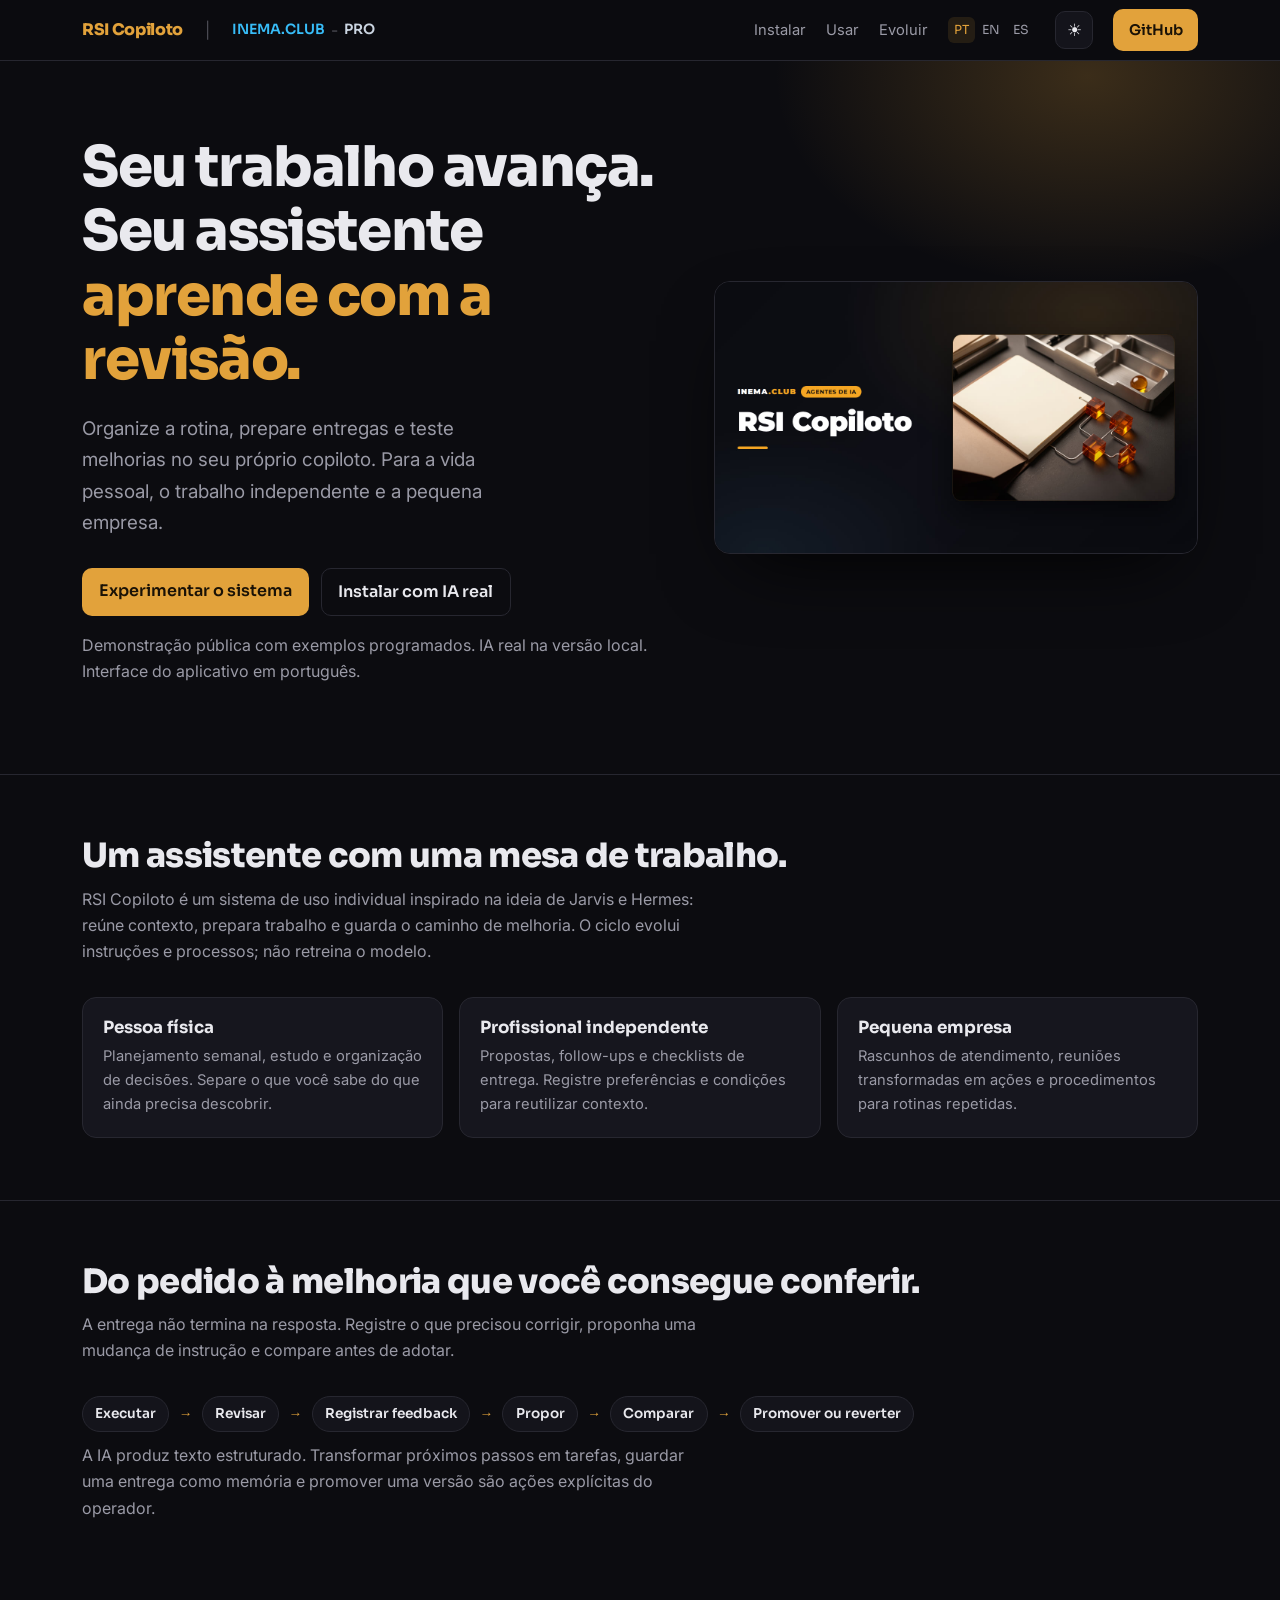
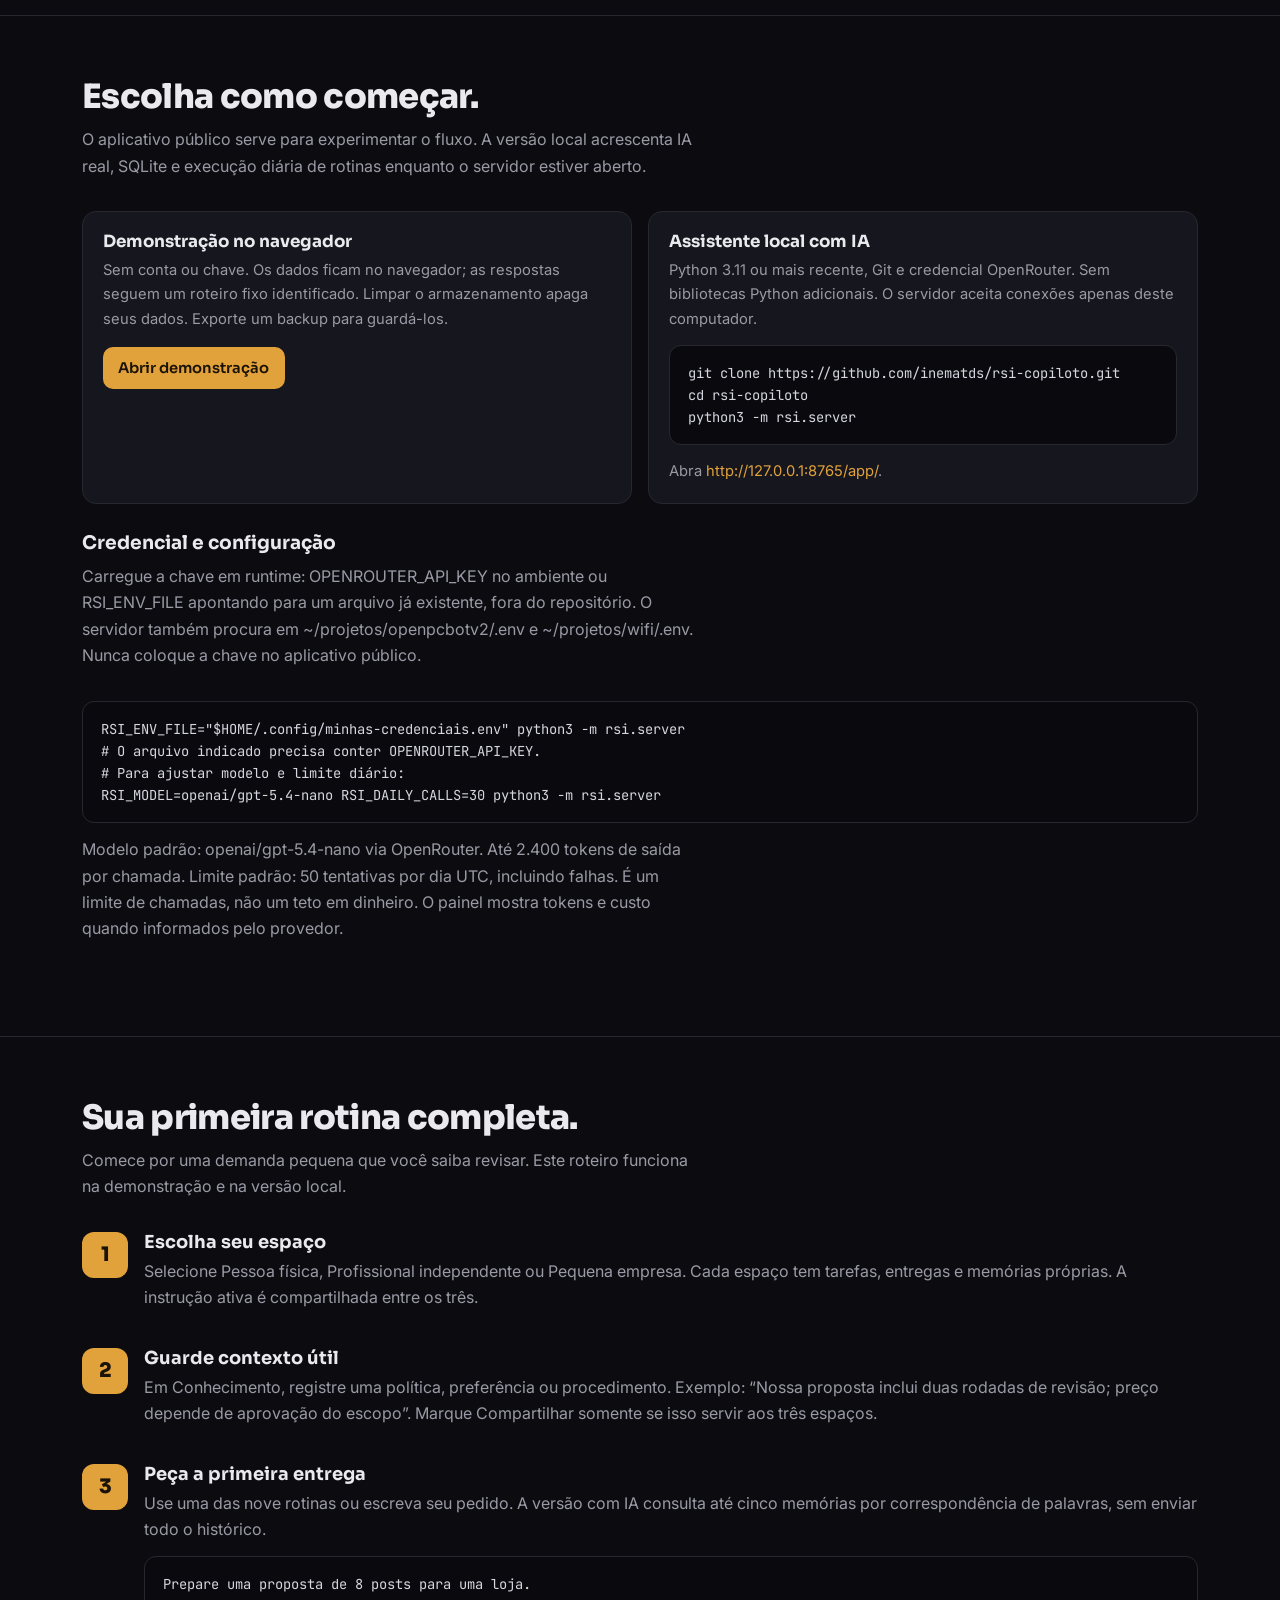
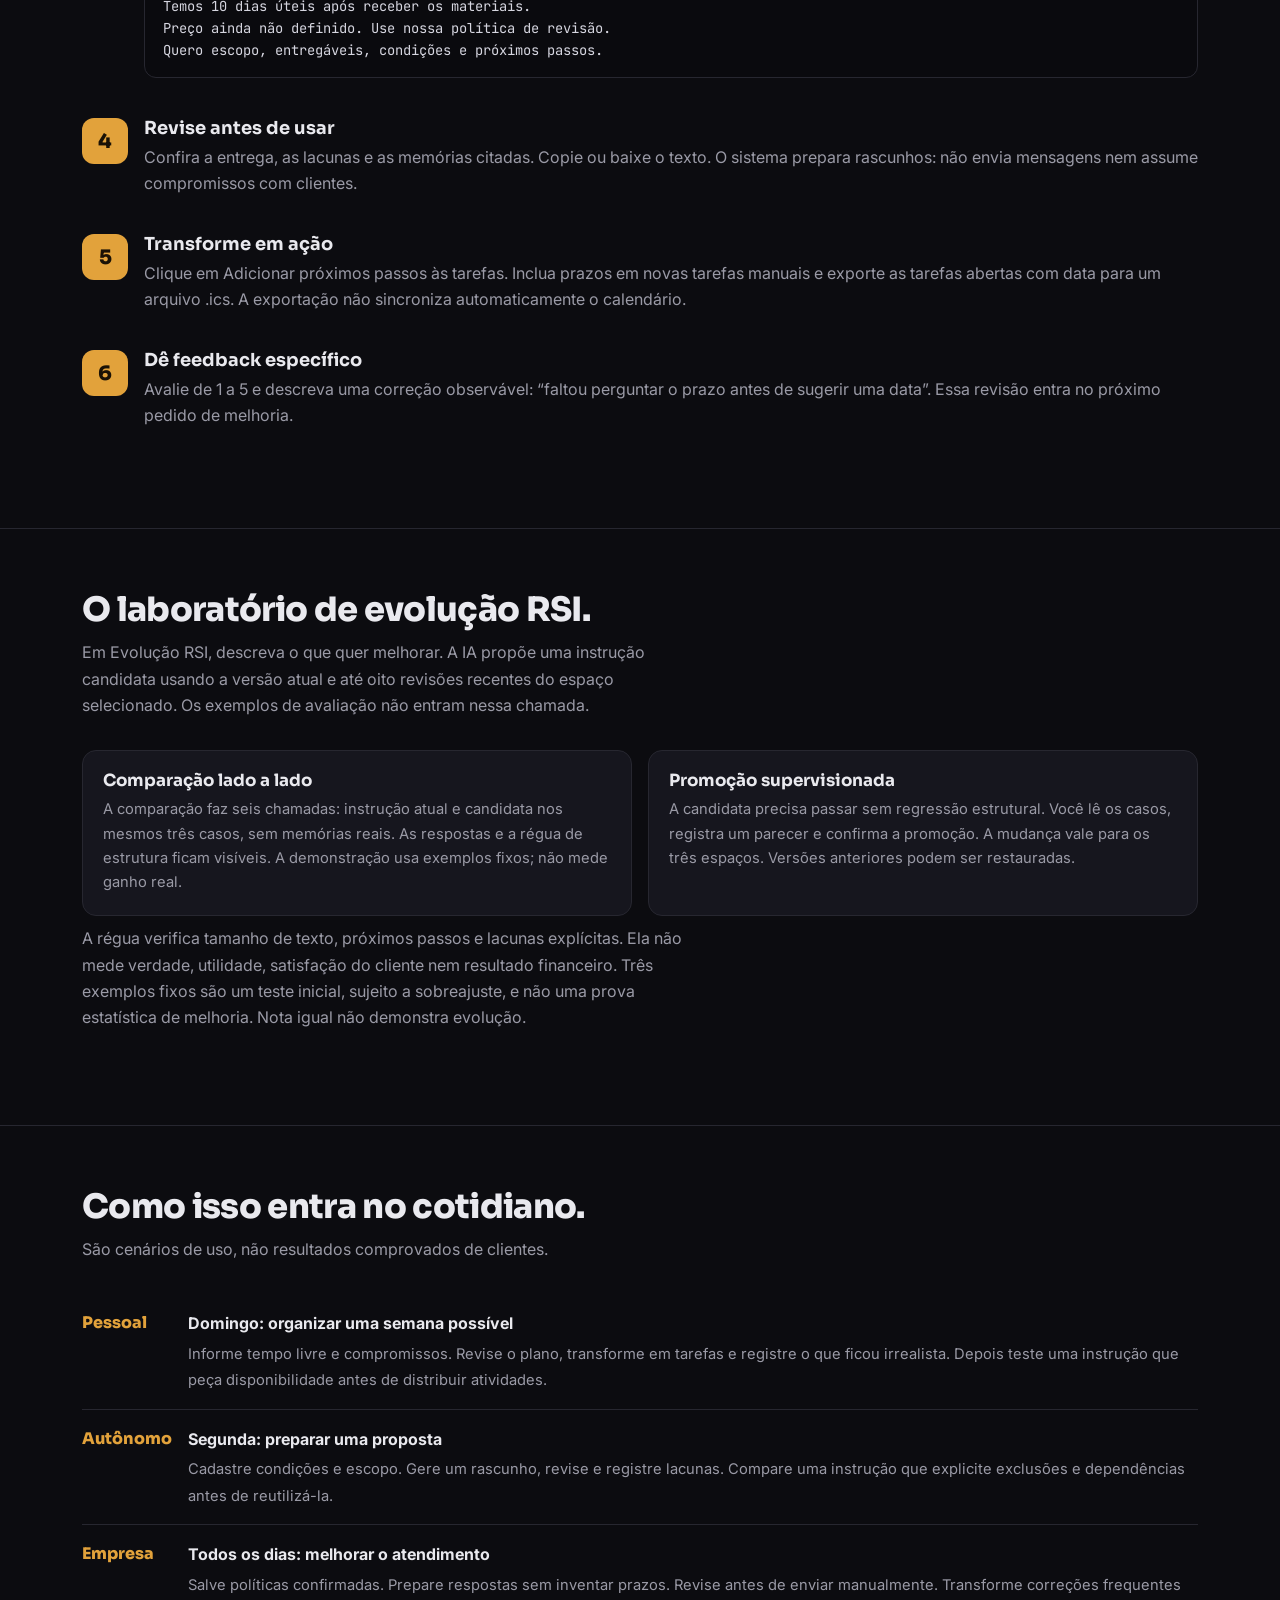
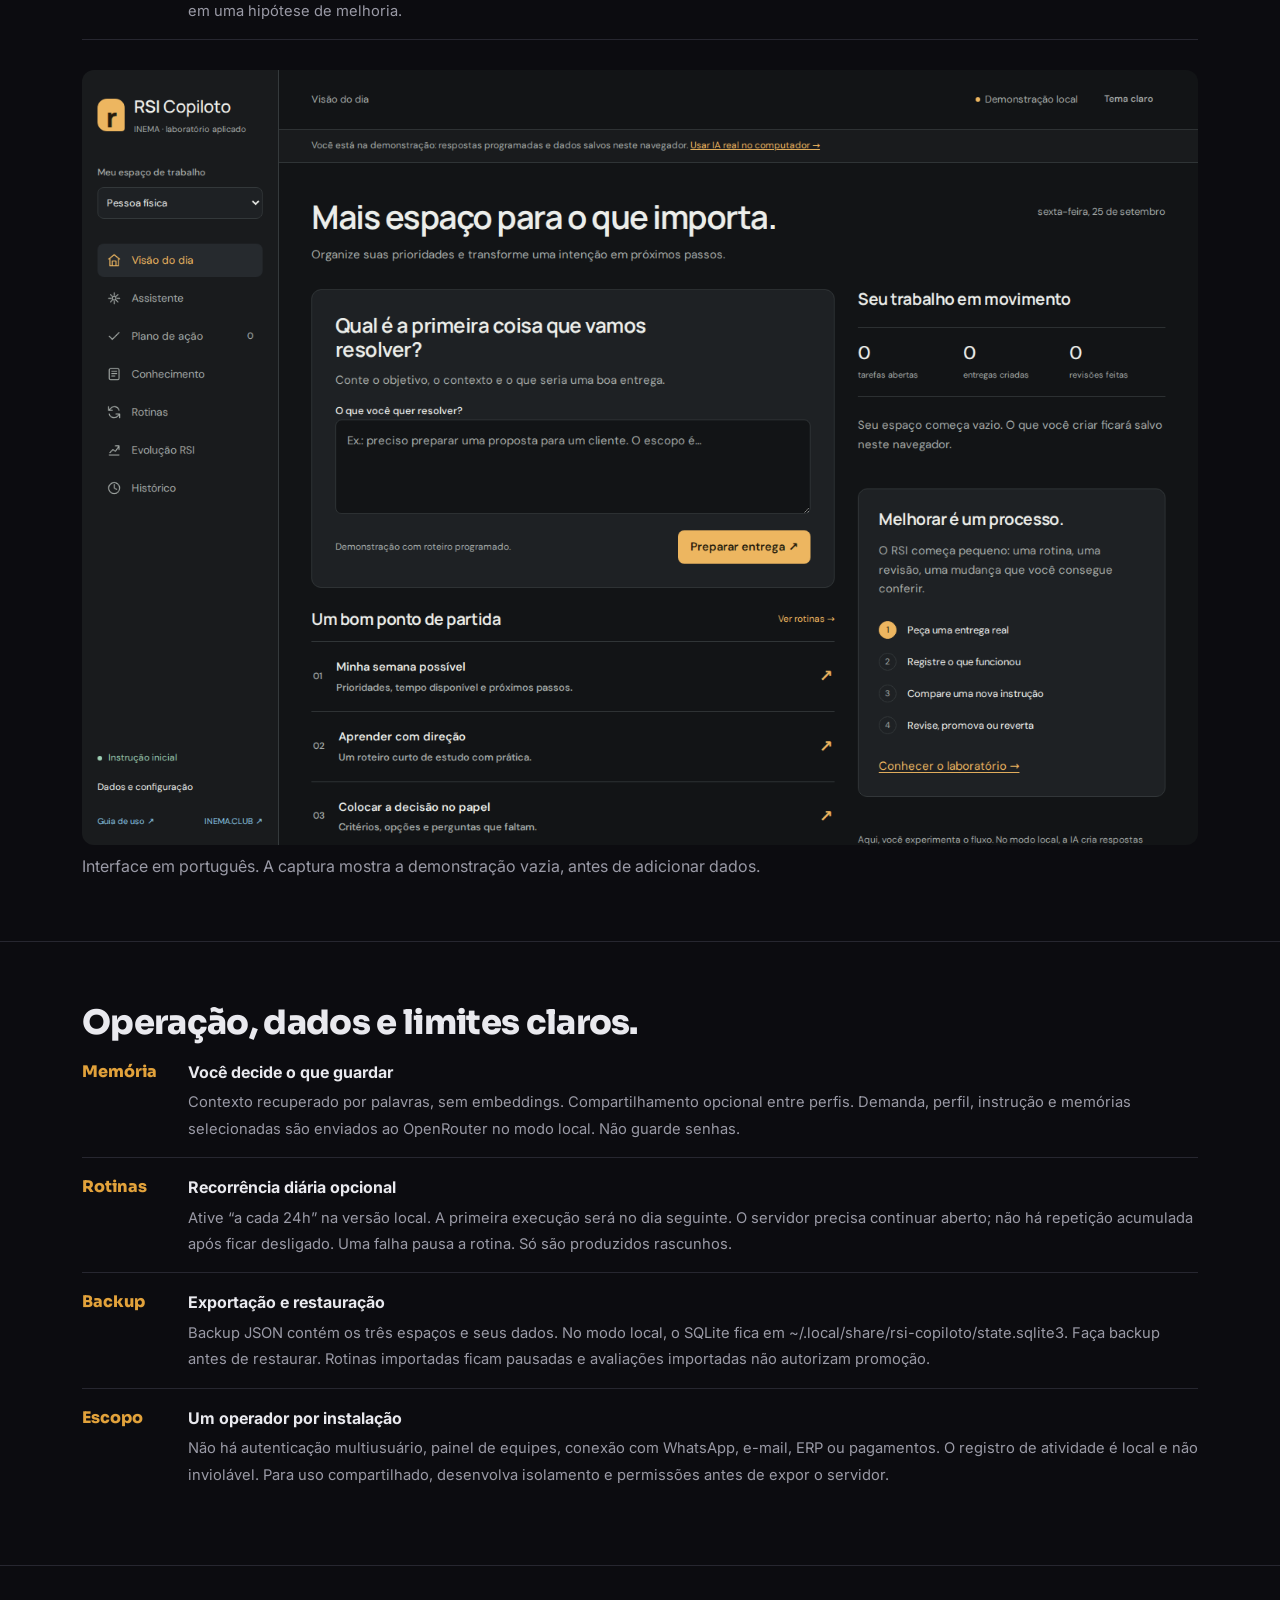
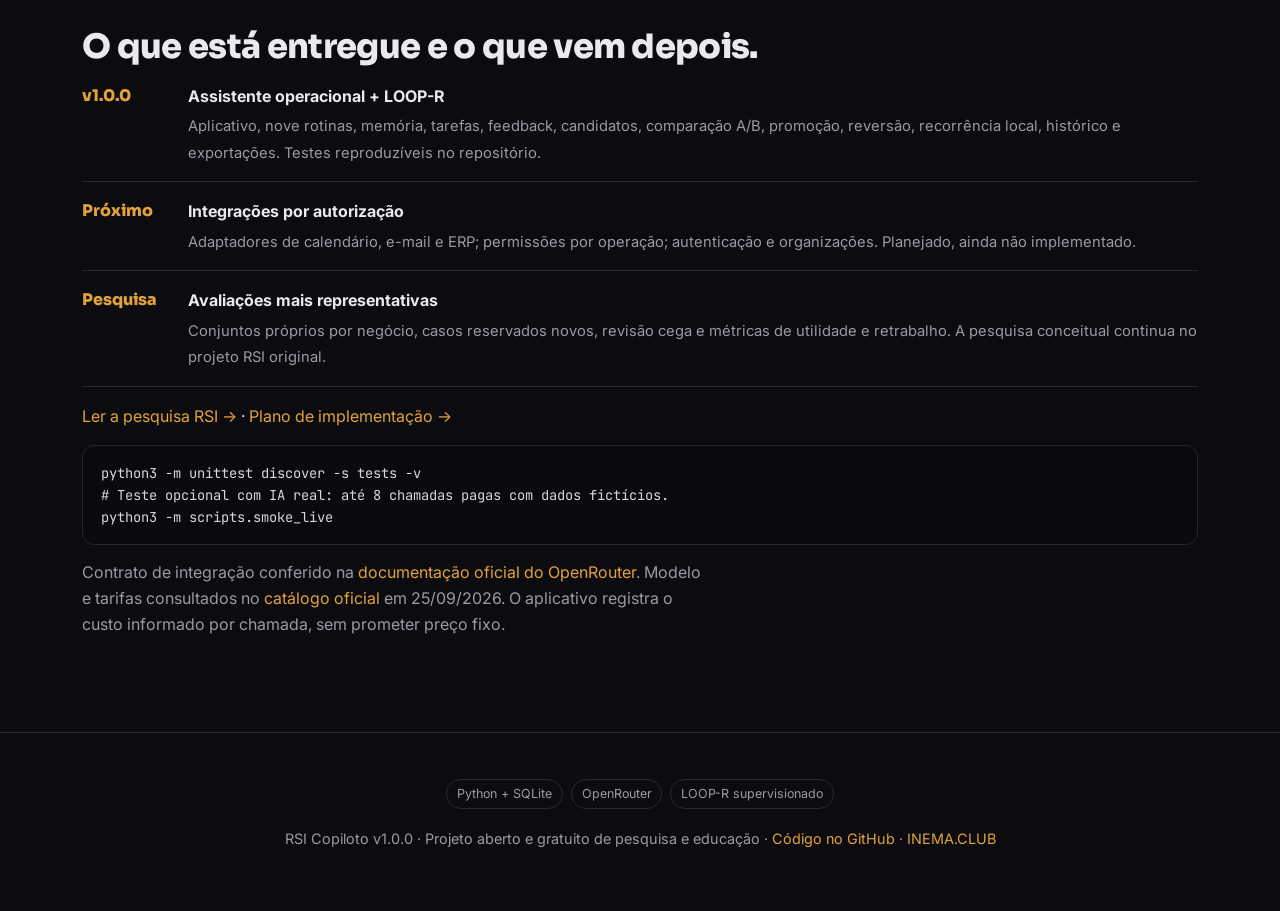
==== guia/index.html @ 78c97b01 "feat: RSI Copiloto com IA local e melhoria supervisionada" ====
<!doctype html>
<html lang="pt-BR">
<head>
<meta charset="utf-8">
<meta name="viewport" content="width=device-width, initial-scale=1">
<title>RSI Copiloto — um assistente que melhora com a sua revisão</title>
<meta name="description" content="Assistente local com IA, tarefas, memória, rotinas e laboratório de melhoria supervisionada para pessoas, profissionais e pequenas empresas.">
<link rel="alternate" hreflang="pt-BR" href="https://inematds.github.io/rsi-copiloto/guia/">
<link rel="alternate" hreflang="en" href="https://inematds.github.io/rsi-copiloto/guia/en/">
<link rel="alternate" hreflang="es" href="https://inematds.github.io/rsi-copiloto/guia/es/">
<link rel="preconnect" href="https://fonts.googleapis.com">
<link rel="preconnect" href="https://fonts.gstatic.com" crossorigin>
<link href="https://fonts.googleapis.com/css2?family=Sora:wght@400;600;800&family=Inter:wght@400;500;600&family=JetBrains+Mono:wght@400;600&display=swap" rel="stylesheet">
<style>
  :root{
    --bg:#0c0c10; --bg2:#14141b; --card:#16161e; --line:#272730;
    --txt:#e9e9ee; --mut:#9a9aa6; --amb:#E2A23B; --amb2:#f0c070; --sky:#38bdf8; --pro:#cbd5e1;
    color-scheme:dark;
  }
  body.light{
    --bg:#f6f7f9; --bg2:#eceef2; --card:#ffffff; --line:#e1e3ea;
    --txt:#1a1a22; --mut:#5b5b68; --amb:#b9791d; --amb2:#a16207; --sky:#0369a1; --pro:#b45309;
    color-scheme:light;
  }
  body.light .hero .glow{opacity:.5}
  body.light pre{background:#0e0e14;color:#d6d6e0}
  body.light pre .c{color:#8a8a98}
  *{box-sizing:border-box}
  html{scroll-behavior:smooth}
  body{margin:0;background:var(--bg);color:var(--txt);font:16px/1.65 Inter,system-ui,sans-serif;-webkit-font-smoothing:antialiased}
  h1,h2,h3{font-family:Sora,sans-serif;line-height:1.15;margin:0}
  a{color:var(--amb);text-decoration:none}
  code,pre{font-family:"JetBrains Mono",monospace}
  .wrap{max-width:1160px;margin:0 auto;padding:0 22px}
  .mut{color:var(--mut)} .amb{color:var(--amb)}
  .chip{display:inline-block;font-size:.72rem;letter-spacing:.14em;text-transform:uppercase;color:var(--amb);font-weight:600;font-family:Sora}
  nav{position:sticky;top:0;z-index:30;backdrop-filter:blur(12px);background:rgba(12,12,16,.78);border-bottom:1px solid var(--line)}
  nav .wrap{display:flex;align-items:center;gap:22px;height:60px}
  nav .brand{display:flex;align-items:center;gap:8px;font-family:Sora;font-weight:800;letter-spacing:-.02em;color:var(--amb)}
  nav .brand .emoji{font-size:1.25rem}
  nav .sep{color:var(--mut);opacity:.45}
  nav .inema{color:var(--sky);font-weight:600;font-size:.88rem;font-family:Sora}
  nav .inema:hover{filter:brightness(1.15)}
  nav .pro{color:var(--pro);font-weight:600;font-size:.88rem;font-family:Sora}
  nav .pro:hover{filter:brightness(1.15)}
  nav .clubpro{display:inline-flex;align-items:center;gap:6px}
  nav .links{margin-left:auto;display:flex;align-items:center;gap:20px;font-size:.92rem}
  nav .links a.sec{color:var(--mut)} nav .links a.sec:hover{color:var(--txt)}
  .lang{display:inline-flex;gap:2px;font-family:Sora;font-size:.78rem}
  .lang a{color:var(--mut);padding:.2em .45em;border-radius:6px} .lang a.on{color:var(--amb);background:rgba(226,162,59,.12)}
  .tgl{background:var(--bg2);border:1px solid var(--line);color:var(--txt);width:38px;height:38px;border-radius:10px;cursor:pointer;display:inline-flex;align-items:center;justify-content:center;font-size:1.05rem}
  .tgl:hover{border-color:var(--amb)}
  .btn{display:inline-block;background:var(--amb);color:#1a1206;font-weight:600;padding:.6em 1.05em;border-radius:10px;font-family:Sora}
  .btn.ghost{background:transparent;color:var(--txt);border:1px solid var(--line)}
  @media(max-width:760px){nav .links a.sec{display:none}}
  @media(max-width:520px){nav .wrap{gap:8px;padding:8px 14px;height:auto;flex-wrap:wrap} nav .links{gap:8px;margin-left:0;width:100%;justify-content:space-between} nav .btn{padding:.45em .7em;font-size:.82rem} .tgl{width:34px;height:34px}}
  .hero{position:relative;overflow:hidden;border-bottom:1px solid var(--line)}
  .hero .glow{position:absolute;inset:-40% -20% auto auto;width:70%;height:600px;background:radial-gradient(closest-side,rgba(226,162,59,.22),transparent 70%);pointer-events:none}
  .hero .wrap{display:grid;grid-template-columns:1.1fr .9fr;gap:40px;align-items:center;padding:74px 22px}
  .hero h1{font-size:clamp(2.2rem,5vw,3.5rem);font-weight:800;letter-spacing:-.025em}
  .hero p.lead{font-size:1.18rem;color:var(--mut);margin:1.1em 0 1.6em;max-width:34ch}
  .hero .cta{display:flex;gap:12px;flex-wrap:wrap}
  .hero figure{margin:0;border-radius:16px;overflow:hidden;border:1px solid var(--line);box-shadow:0 30px 80px -30px #000}
  .hero figure img{width:100%;display:block}
  @media(max-width:780px){.hero .wrap{grid-template-columns:1fr;padding:48px 22px}}
  section{padding:62px 0;border-bottom:1px solid var(--line)}
  section h2{font-size:clamp(1.5rem,3.4vw,2.1rem);font-weight:800;letter-spacing:-.02em}
  section .sub{color:var(--mut);margin:.6em 0 2em;max-width:62ch}
  .grid{display:grid;gap:16px}
  .g3{grid-template-columns:repeat(3,1fr)} .g4{grid-template-columns:repeat(4,1fr)} .g2{grid-template-columns:repeat(2,1fr)}
  @media(max-width:820px){.g3,.g4{grid-template-columns:1fr 1fr}}
  @media(max-width:540px){.g2,.g3,.g4{grid-template-columns:1fr}}
  .card{background:var(--card);border:1px solid var(--line);border-radius:14px;padding:20px}
  .card h3{font-size:1.05rem;margin-bottom:.4em}
  .card p{color:var(--mut);font-size:.92rem;margin:0}
  .num{display:inline-flex;width:30px;height:30px;align-items:center;justify-content:center;border-radius:8px;background:rgba(226,162,59,.14);color:var(--amb);font-family:Sora;font-weight:800;font-size:.9rem;margin-bottom:.7em}
  .flow{display:flex;flex-wrap:wrap;gap:8px;align-items:center;margin-top:10px}
  .flow span{background:var(--bg2);border:1px solid var(--line);border-radius:999px;padding:.45em .9em;font-size:.85rem;font-family:Sora;font-weight:600}
  .flow .arr{color:var(--amb);border:none;background:none;padding:0 .1em}
  pre{background:#0a0a0e;border:1px solid var(--line);border-radius:12px;padding:16px 18px;overflow:auto;font-size:.86rem;line-height:1.6;color:#d6d6e0}
  pre .c{color:#6f6f7c} pre .k{color:var(--amb2)} pre .s{color:#9ece6a}
  .step{display:grid;grid-template-columns:46px 1fr;gap:16px;margin-bottom:26px}
  .step .b{width:46px;height:46px;border-radius:12px;background:var(--amb);color:#1a1206;font-family:Sora;font-weight:800;font-size:1.25rem;display:flex;align-items:center;justify-content:center}
  .step h3{font-size:1.12rem;margin-bottom:.3em}
  .step p{color:var(--mut);margin:.2em 0 .7em}
  .ex{display:grid;grid-template-columns:1fr 1fr;gap:18px}
  @media(max-width:680px){.ex{grid-template-columns:1fr}}
  .ex figure{margin:0;border-radius:14px;overflow:hidden;border:1px solid var(--line)}
  .ex figure img{width:100%;display:block}
  .ex figcaption{padding:12px 14px;font-size:.88rem;color:var(--mut);background:var(--card)}
  .phase{display:flex;gap:14px;padding:16px 0;border-bottom:1px solid var(--line)}
  .phase:last-child{border:none}
  .phase .tag{flex:0 0 92px;font-family:Sora;font-weight:800;color:var(--amb)}
  .phase .d strong{display:block;margin-bottom:.2em}
  .phase .d span{color:var(--mut);font-size:.92rem}
  footer{padding:46px 0;text-align:center;color:var(--mut);font-size:.9rem}
  .pill{display:inline-block;border:1px solid var(--line);border-radius:999px;padding:.3em .8em;font-size:.78rem;color:var(--mut);margin:0 4px}
  .grid > *, .step > * { min-width:0 }
  pre { max-width:100% }
  .sub, .card p { overflow-wrap:anywhere }
</style>
</head>
<body>
<nav><div class="wrap"><a class="brand" href="#top">RSI Copiloto</a><span class="sep">|</span><span class="clubpro"><a class="inema" href="https://inema.club" target="_blank" rel="noopener">INEMA.CLUB</a><span class="sep">-</span><a class="pro" href="https://inema.pro" target="_blank" rel="noopener">PRO</a></span><div class="links"><a class="sec" href="#sistema">Instalar</a><a class="sec" href="#guia">Usar</a><a class="sec" href="#evolucao">Evoluir</a><span class="lang"><a class="on" href="./">PT</a><a href="en/">EN</a><a href="es/">ES</a></span><button class="tgl" id="themeToggle" aria-label="Alternar tema" title="Alternar tema">☀</button><a class="btn" href="https://github.com/inematds/rsi-copiloto" target="_blank" rel="noopener">GitHub</a></div></div></nav>
<header class="hero" id="top"><div class="glow"></div><div class="wrap"><div><h1>Seu trabalho avança.<br>Seu assistente <span class="amb">aprende com a revisão.</span></h1><p class="lead">Organize a rotina, prepare entregas e teste melhorias no seu próprio copiloto. Para a vida pessoal, o trabalho independente e a pequena empresa.</p><div class="cta"><a class="btn" href="../app/">Experimentar o sistema</a><a class="btn ghost" href="#sistema">Instalar com IA real</a></div><p class="mut">Demonstração pública com exemplos programados. IA real na versão local. Interface do aplicativo em português.</p></div><figure><img src="assets/banner.jpg" alt="RSI Copiloto — capa do projeto INEMA"></figure></div></header>
<section id="oque"><div class="wrap"><h2>Um assistente com uma mesa de trabalho.</h2><p class="sub">RSI Copiloto é um sistema de uso individual inspirado na ideia de Jarvis e Hermes: reúne contexto, prepara trabalho e guarda o caminho de melhoria. O ciclo evolui instruções e processos; não retreina o modelo.</p><div class="grid g3"><div class="card"><h3>Pessoa física</h3><p>Planejamento semanal, estudo e organização de decisões. Separe o que você sabe do que ainda precisa descobrir.</p></div><div class="card"><h3>Profissional independente</h3><p>Propostas, follow-ups e checklists de entrega. Registre preferências e condições para reutilizar contexto.</p></div><div class="card"><h3>Pequena empresa</h3><p>Rascunhos de atendimento, reuniões transformadas em ações e procedimentos para rotinas repetidas.</p></div></div></div></section>
<section id="fluxo"><div class="wrap"><h2>Do pedido à melhoria que você consegue conferir.</h2><p class="sub">A entrega não termina na resposta. Registre o que precisou corrigir, proponha uma mudança de instrução e compare antes de adotar.</p><div class="flow"><span>Executar</span><span class="arr">→</span><span>Revisar</span><span class="arr">→</span><span>Registrar feedback</span><span class="arr">→</span><span>Propor</span><span class="arr">→</span><span>Comparar</span><span class="arr">→</span><span>Promover ou reverter</span></div><p class="sub">A IA produz texto estruturado. Transformar próximos passos em tarefas, guardar uma entrega como memória e promover uma versão são ações explícitas do operador.</p></div></section>
<section id="sistema"><div class="wrap"><h2>Escolha como começar.</h2><p class="sub">O aplicativo público serve para experimentar o fluxo. A versão local acrescenta IA real, SQLite e execução diária de rotinas enquanto o servidor estiver aberto.</p><div class="grid g2"><div class="card"><h3>Demonstração no navegador</h3><p>Sem conta ou chave. Os dados ficam no navegador; as respostas seguem um roteiro fixo identificado. Limpar o armazenamento apaga seus dados. Exporte um backup para guardá-los.</p><p style="margin-top:16px"><a class="btn" href="../app/">Abrir demonstração</a></p></div><div class="card"><h3>Assistente local com IA</h3><p>Python 3.11 ou mais recente, Git e credencial OpenRouter. Sem bibliotecas Python adicionais. O servidor aceita conexões apenas deste computador.</p><pre>git clone https://github.com/inematds/rsi-copiloto.git
cd rsi-copiloto
python3 -m rsi.server</pre><p>Abra <a href="http://127.0.0.1:8765/app/">http://127.0.0.1:8765/app/</a>.</p></div></div><h3 style="margin-top:28px">Credencial e configuração</h3><p class="sub">Carregue a chave em runtime: OPENROUTER_API_KEY no ambiente ou RSI_ENV_FILE apontando para um arquivo já existente, fora do repositório. O servidor também procura em ~/projetos/openpcbotv2/.env e ~/projetos/wifi/.env. Nunca coloque a chave no aplicativo público.</p><pre>RSI_ENV_FILE="$HOME/.config/minhas-credenciais.env" python3 -m rsi.server
# O arquivo indicado precisa conter OPENROUTER_API_KEY.
# Para ajustar modelo e limite diário:
RSI_MODEL=openai/gpt-5.4-nano RSI_DAILY_CALLS=30 python3 -m rsi.server</pre><p class="sub">Modelo padrão: openai/gpt-5.4-nano via OpenRouter. Até 2.400 tokens de saída por chamada. Limite padrão: 50 tentativas por dia UTC, incluindo falhas. É um limite de chamadas, não um teto em dinheiro. O painel mostra tokens e custo quando informados pelo provedor.</p></div></section>
<section id="guia"><div class="wrap"><h2>Sua primeira rotina completa.</h2><p class="sub">Comece por uma demanda pequena que você saiba revisar. Este roteiro funciona na demonstração e na versão local.</p>
<div class="step"><div class="b">1</div><div><h3>Escolha seu espaço</h3><p>Selecione Pessoa física, Profissional independente ou Pequena empresa. Cada espaço tem tarefas, entregas e memórias próprias. A instrução ativa é compartilhada entre os três.</p></div></div>
<div class="step"><div class="b">2</div><div><h3>Guarde contexto útil</h3><p>Em Conhecimento, registre uma política, preferência ou procedimento. Exemplo: “Nossa proposta inclui duas rodadas de revisão; preço depende de aprovação do escopo”. Marque Compartilhar somente se isso servir aos três espaços.</p></div></div>
<div class="step"><div class="b">3</div><div><h3>Peça a primeira entrega</h3><p>Use uma das nove rotinas ou escreva seu pedido. A versão com IA consulta até cinco memórias por correspondência de palavras, sem enviar todo o histórico.</p><pre>Prepare uma proposta de 8 posts para uma loja.
Temos 10 dias úteis após receber os materiais.
Preço ainda não definido. Use nossa política de revisão.
Quero escopo, entregáveis, condições e próximos passos.</pre></div></div>
<div class="step"><div class="b">4</div><div><h3>Revise antes de usar</h3><p>Confira a entrega, as lacunas e as memórias citadas. Copie ou baixe o texto. O sistema prepara rascunhos: não envia mensagens nem assume compromissos com clientes.</p></div></div>
<div class="step"><div class="b">5</div><div><h3>Transforme em ação</h3><p>Clique em Adicionar próximos passos às tarefas. Inclua prazos em novas tarefas manuais e exporte as tarefas abertas com data para um arquivo .ics. A exportação não sincroniza automaticamente o calendário.</p></div></div>
<div class="step"><div class="b">6</div><div><h3>Dê feedback específico</h3><p>Avalie de 1 a 5 e descreva uma correção observável: “faltou perguntar o prazo antes de sugerir uma data”. Essa revisão entra no próximo pedido de melhoria.</p></div></div>
</div></section>
<section id="evolucao"><div class="wrap"><h2>O laboratório de evolução RSI.</h2><p class="sub">Em Evolução RSI, descreva o que quer melhorar. A IA propõe uma instrução candidata usando a versão atual e até oito revisões recentes do espaço selecionado. Os exemplos de avaliação não entram nessa chamada.</p><div class="grid g2"><div class="card"><h3>Comparação lado a lado</h3><p>A comparação faz seis chamadas: instrução atual e candidata nos mesmos três casos, sem memórias reais. As respostas e a régua de estrutura ficam visíveis. A demonstração usa exemplos fixos; não mede ganho real.</p></div><div class="card"><h3>Promoção supervisionada</h3><p>A candidata precisa passar sem regressão estrutural. Você lê os casos, registra um parecer e confirma a promoção. A mudança vale para os três espaços. Versões anteriores podem ser restauradas.</p></div></div><p class="sub">A régua verifica tamanho de texto, próximos passos e lacunas explícitas. Ela não mede verdade, utilidade, satisfação do cliente nem resultado financeiro. Três exemplos fixos são um teste inicial, sujeito a sobreajuste, e não uma prova estatística de melhoria. Nota igual não demonstra evolução.</p></div></section>
<section id="exemplos"><div class="wrap"><h2>Como isso entra no cotidiano.</h2><p class="sub">São cenários de uso, não resultados comprovados de clientes.</p><div class="phase"><div class="tag">Pessoal</div><div class="d"><strong>Domingo: organizar uma semana possível</strong><span>Informe tempo livre e compromissos. Revise o plano, transforme em tarefas e registre o que ficou irrealista. Depois teste uma instrução que peça disponibilidade antes de distribuir atividades.</span></div></div><div class="phase"><div class="tag">Autônomo</div><div class="d"><strong>Segunda: preparar uma proposta</strong><span>Cadastre condições e escopo. Gere um rascunho, revise e registre lacunas. Compare uma instrução que explicite exclusões e dependências antes de reutilizá-la.</span></div></div><div class="phase"><div class="tag">Empresa</div><div class="d"><strong>Todos os dias: melhorar o atendimento</strong><span>Salve políticas confirmadas. Prepare respostas sem inventar prazos. Revise antes de enviar manualmente. Transforme correções frequentes em uma hipótese de melhoria.</span></div></div><figure style="margin:30px 0 0"><img src="assets/app.png" alt="Tela real do RSI Copiloto em português: visão do dia, rotinas e ciclo de melhoria" style="width:100%;border-radius:12px"><figcaption class="mut">Interface em português. A captura mostra a demonstração vazia, antes de adicionar dados.</figcaption></figure></div></section>
<section id="dados"><div class="wrap"><h2>Operação, dados e limites claros.</h2><div class="phase"><div class="tag">Memória</div><div class="d"><strong>Você decide o que guardar</strong><span>Contexto recuperado por palavras, sem embeddings. Compartilhamento opcional entre perfis. Demanda, perfil, instrução e memórias selecionadas são enviados ao OpenRouter no modo local. Não guarde senhas.</span></div></div><div class="phase"><div class="tag">Rotinas</div><div class="d"><strong>Recorrência diária opcional</strong><span>Ative “a cada 24h” na versão local. A primeira execução será no dia seguinte. O servidor precisa continuar aberto; não há repetição acumulada após ficar desligado. Uma falha pausa a rotina. Só são produzidos rascunhos.</span></div></div><div class="phase"><div class="tag">Backup</div><div class="d"><strong>Exportação e restauração</strong><span>Backup JSON contém os três espaços e seus dados. No modo local, o SQLite fica em ~/.local/share/rsi-copiloto/state.sqlite3. Faça backup antes de restaurar. Rotinas importadas ficam pausadas e avaliações importadas não autorizam promoção.</span></div></div><div class="phase"><div class="tag">Escopo</div><div class="d"><strong>Um operador por instalação</strong><span>Não há autenticação multiusuário, painel de equipes, conexão com WhatsApp, e-mail, ERP ou pagamentos. O registro de atividade é local e não inviolável. Para uso compartilhado, desenvolva isolamento e permissões antes de expor o servidor.</span></div></div></div></section>
<section id="roadmap"><div class="wrap"><h2>O que está entregue e o que vem depois.</h2><div class="phase"><div class="tag">v1.0.0</div><div class="d"><strong>Assistente operacional + LOOP-R</strong><span>Aplicativo, nove rotinas, memória, tarefas, feedback, candidatos, comparação A/B, promoção, reversão, recorrência local, histórico e exportações. Testes reproduzíveis no repositório.</span></div></div><div class="phase"><div class="tag">Próximo</div><div class="d"><strong>Integrações por autorização</strong><span>Adaptadores de calendário, e-mail e ERP; permissões por operação; autenticação e organizações. Planejado, ainda não implementado.</span></div></div><div class="phase"><div class="tag">Pesquisa</div><div class="d"><strong>Avaliações mais representativas</strong><span>Conjuntos próprios por negócio, casos reservados novos, revisão cega e métricas de utilidade e retrabalho. A pesquisa conceitual continua no projeto RSI original.</span></div></div><p><a href="https://inematds.github.io/rsi/guia/">Ler a pesquisa RSI →</a> · <a href="https://github.com/inematds/rsi-copiloto/blob/main/docs/PLANO-IMPLEMENTACAO.md">Plano de implementação →</a></p><pre>python3 -m unittest discover -s tests -v
# Teste opcional com IA real: até 8 chamadas pagas com dados fictícios.
python3 -m scripts.smoke_live</pre><p class="sub">Contrato de integração conferido na <a href="https://openrouter.ai/docs/api/reference/overview">documentação oficial do OpenRouter</a>. Modelo e tarifas consultados no <a href="https://openrouter.ai/api/v1/models">catálogo oficial</a> em 25/09/2026. O aplicativo registra o custo informado por chamada, sem prometer preço fixo.</p></div></section>
<footer><div class="wrap"><span class="pill">Python + SQLite</span><span class="pill">OpenRouter</span><span class="pill">LOOP-R supervisionado</span><p style="margin-top:18px">RSI Copiloto v1.0.0 · Projeto aberto e gratuito de pesquisa e educação · <a href="https://github.com/inematds/rsi-copiloto">Código no GitHub</a> · <a href="https://inema.club">INEMA.CLUB</a></p></div></footer>
<script>(function(){var b=document.body,t=document.getElementById('themeToggle'),k='rsi-copiloto-guide-theme';if(localStorage.getItem(k)==='light')b.classList.add('light');t.addEventListener('click',function(){localStorage.setItem(k,b.classList.toggle('light')?'light':'dark');});})();</script>
</body></html>
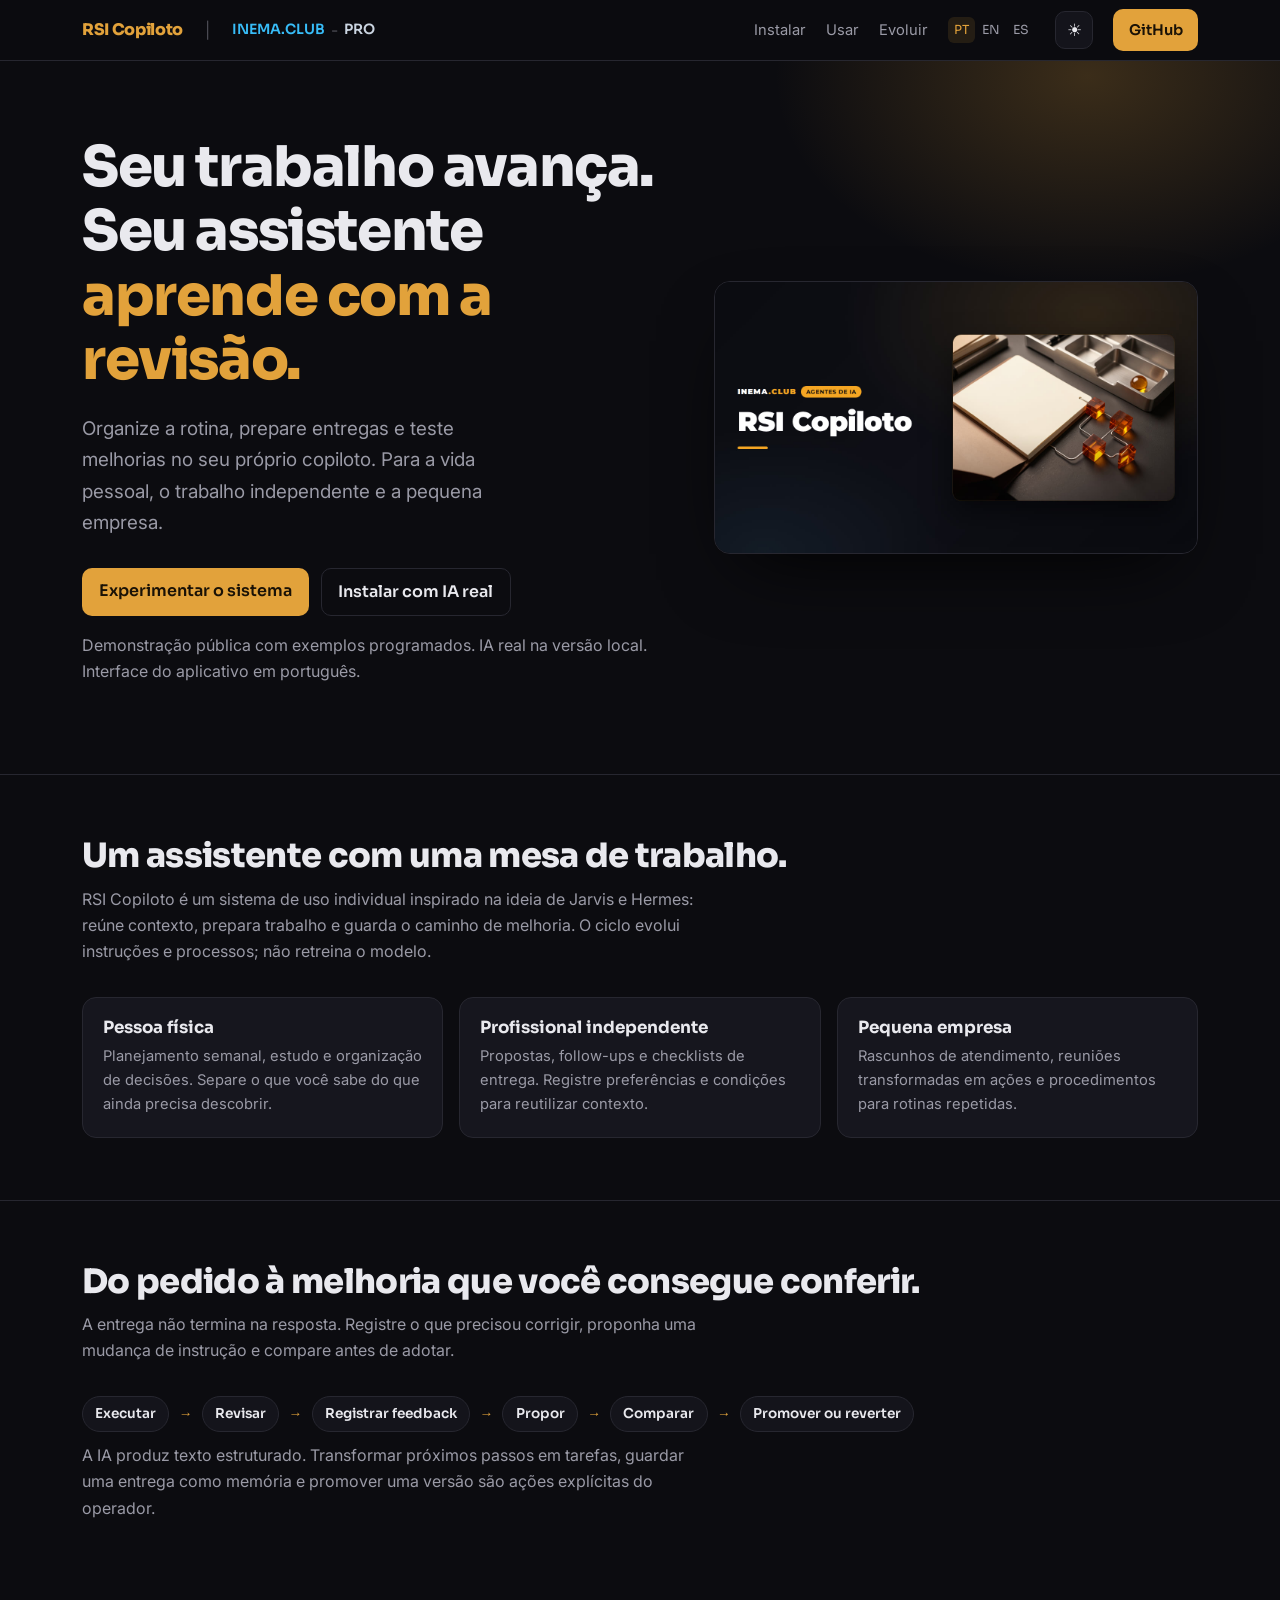
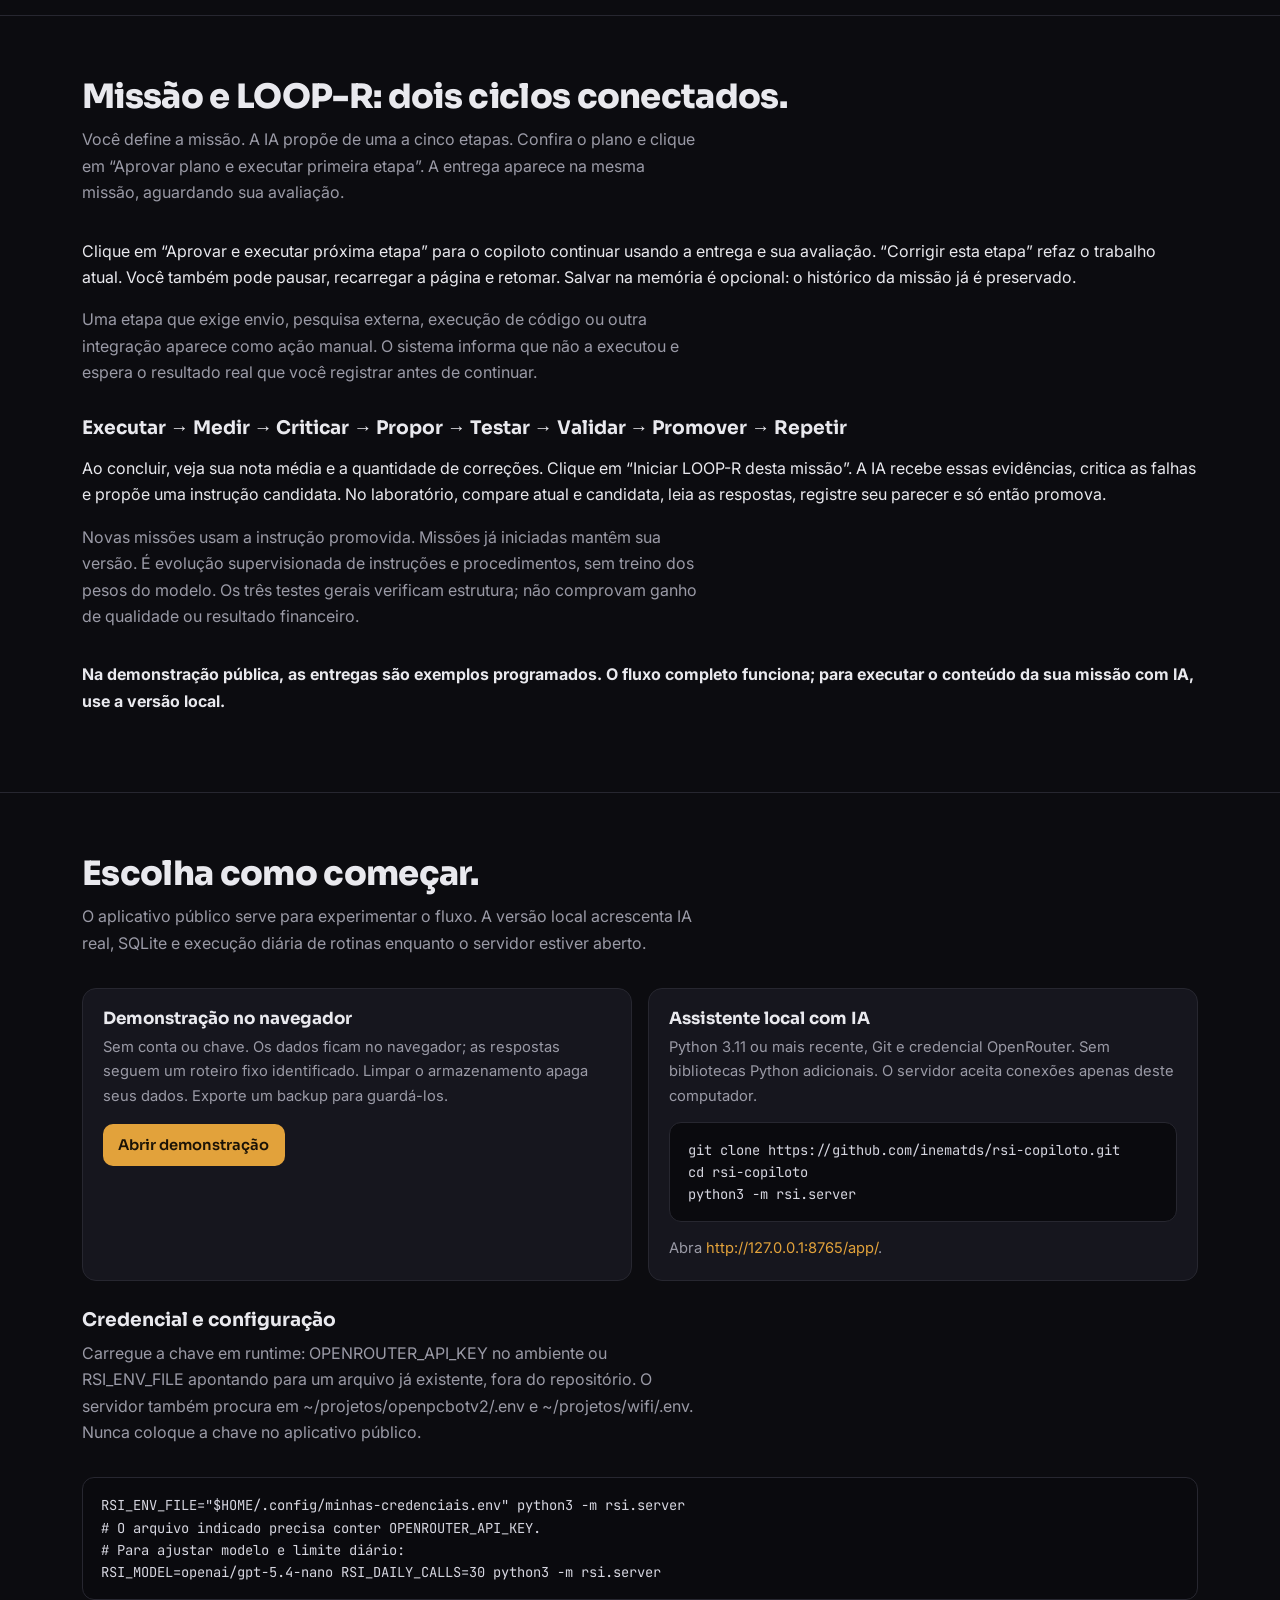
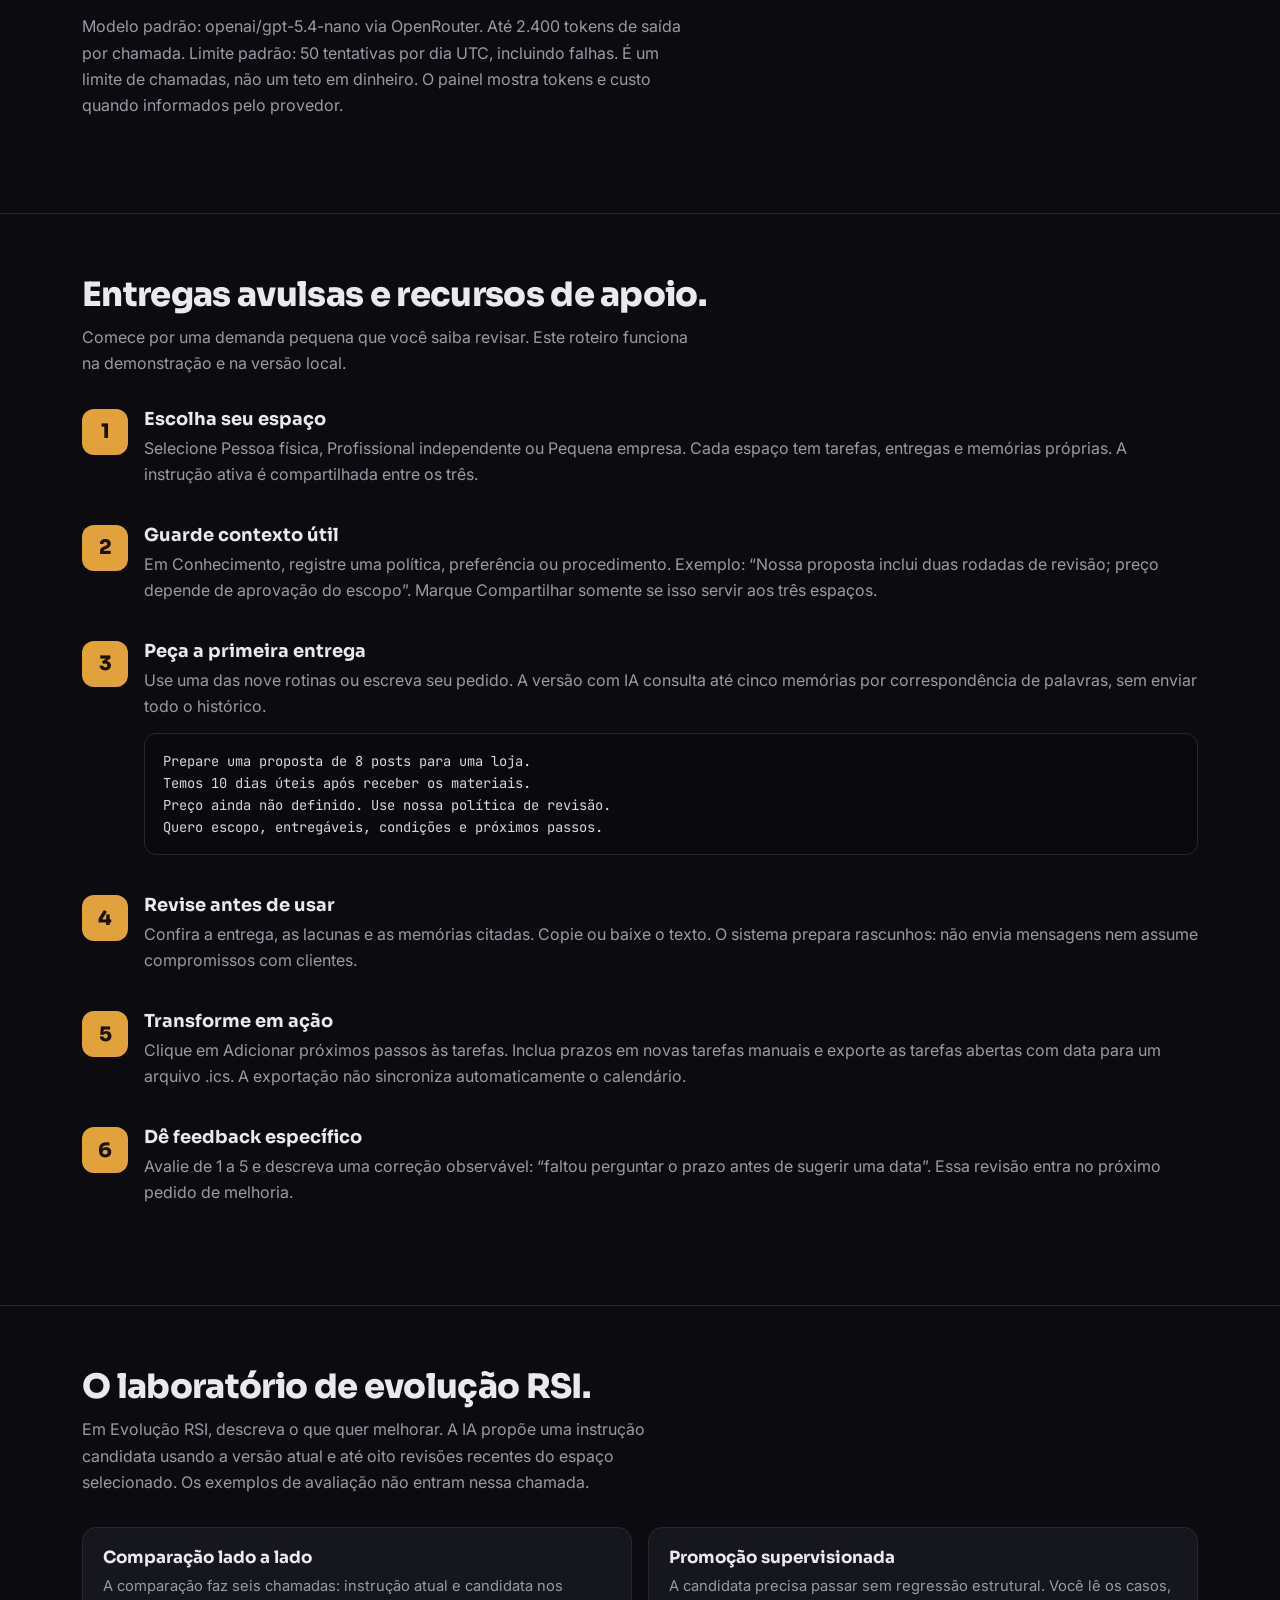
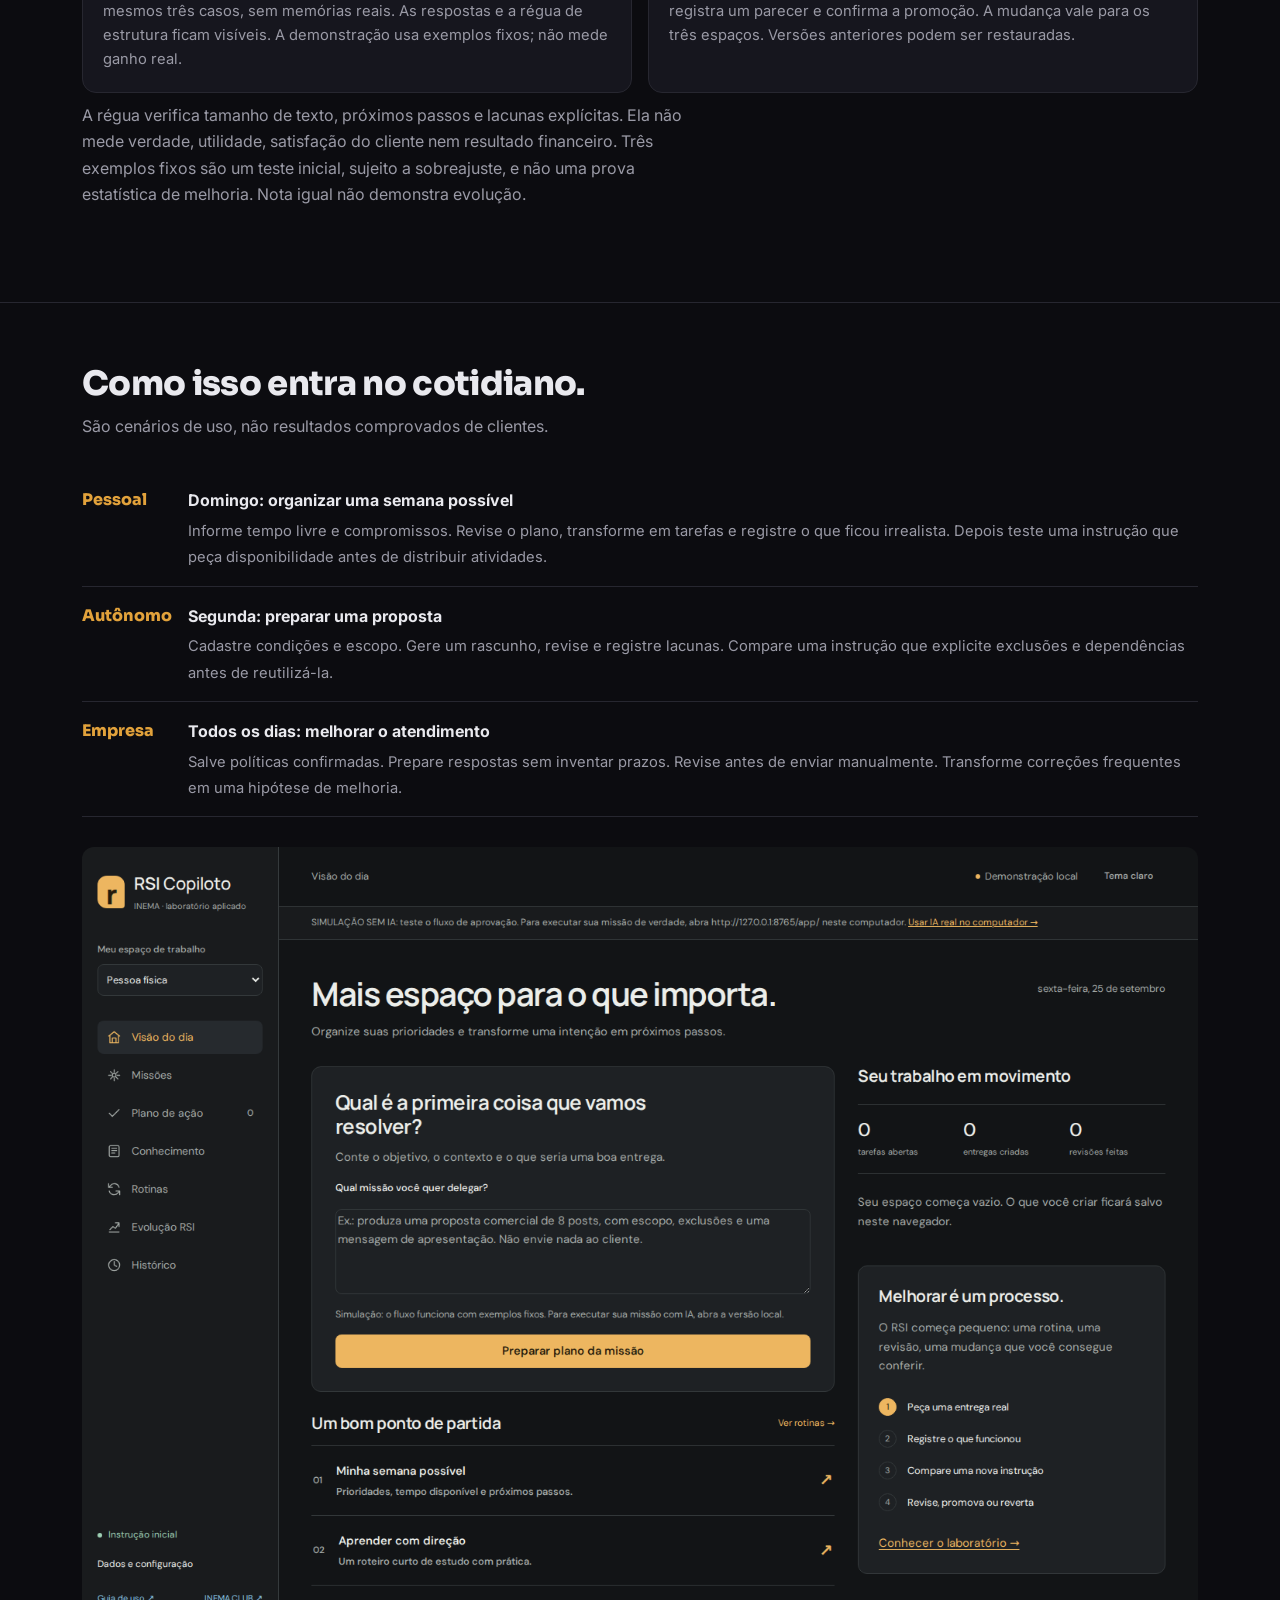
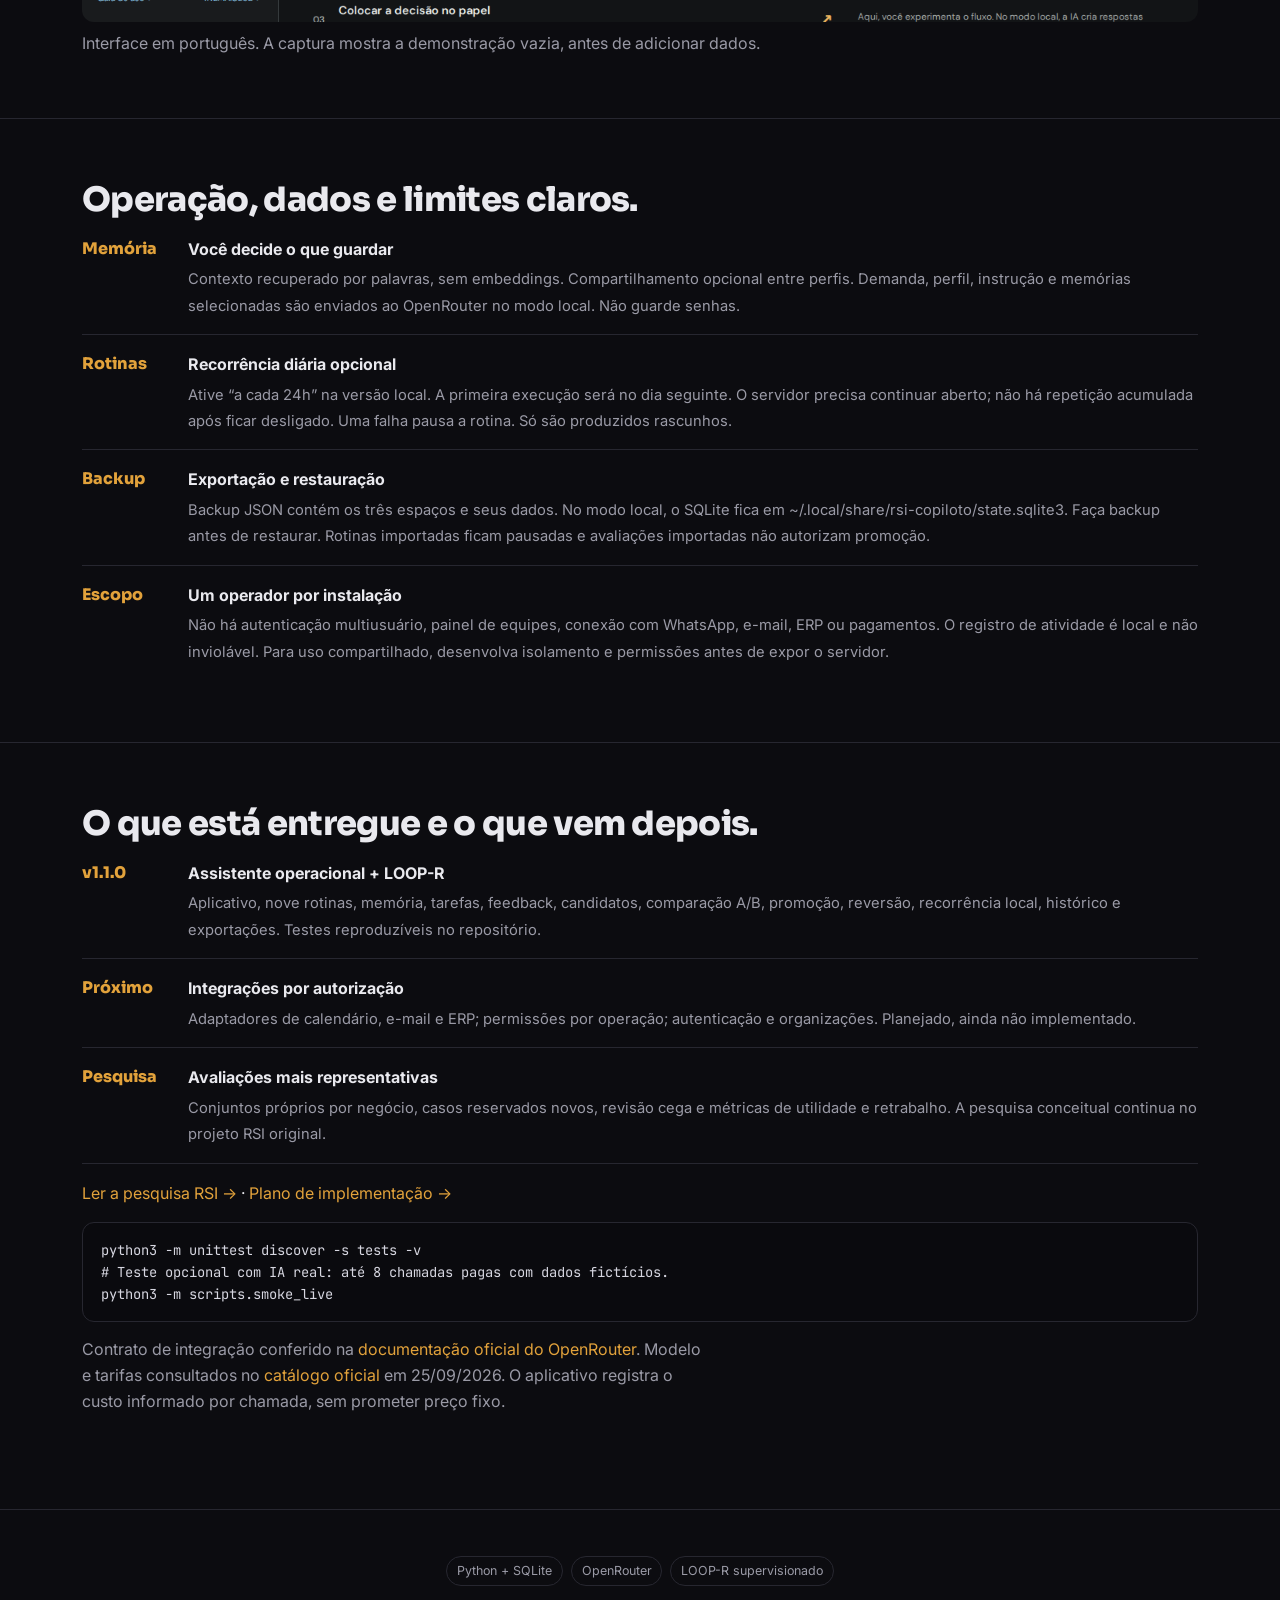
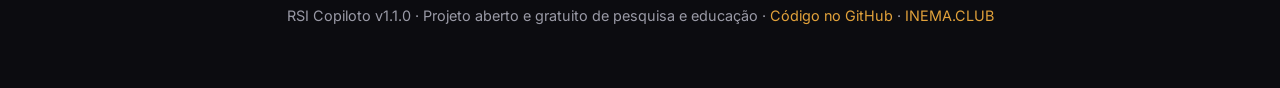
==== commit 145730da: "feat: missões com execução contínua e LOOP-R conectado" ====
--- a/guia/index.html
+++ b/guia/index.html
@@ -101,17 +101,18 @@
 </style>
 </head>
 <body>
-<nav><div class="wrap"><a class="brand" href="#top">RSI Copiloto</a><span class="sep">|</span><span class="clubpro"><a class="inema" href="https://inema.club" target="_blank" rel="noopener">INEMA.CLUB</a><span class="sep">-</span><a class="pro" href="https://inema.pro" target="_blank" rel="noopener">PRO</a></span><div class="links"><a class="sec" href="#sistema">Instalar</a><a class="sec" href="#guia">Usar</a><a class="sec" href="#evolucao">Evoluir</a><span class="lang"><a class="on" href="./">PT</a><a href="en/">EN</a><a href="es/">ES</a></span><button class="tgl" id="themeToggle" aria-label="Alternar tema" title="Alternar tema">☀</button><a class="btn" href="https://github.com/inematds/rsi-copiloto" target="_blank" rel="noopener">GitHub</a></div></div></nav>
+<nav><div class="wrap"><a class="brand" href="#top">RSI Copiloto</a><span class="sep">|</span><span class="clubpro"><a class="inema" href="https://inema.club" target="_blank" rel="noopener">INEMA.CLUB</a><span class="sep">-</span><a class="pro" href="https://inema.pro" target="_blank" rel="noopener">PRO</a></span><div class="links"><a class="sec" href="#sistema">Instalar</a><a class="sec" href="#missoes">Usar</a><a class="sec" href="#evolucao">Evoluir</a><span class="lang"><a class="on" href="./">PT</a><a href="en/">EN</a><a href="es/">ES</a></span><button class="tgl" id="themeToggle" aria-label="Alternar tema" title="Alternar tema">☀</button><a class="btn" href="https://github.com/inematds/rsi-copiloto" target="_blank" rel="noopener">GitHub</a></div></div></nav>
 <header class="hero" id="top"><div class="glow"></div><div class="wrap"><div><h1>Seu trabalho avança.<br>Seu assistente <span class="amb">aprende com a revisão.</span></h1><p class="lead">Organize a rotina, prepare entregas e teste melhorias no seu próprio copiloto. Para a vida pessoal, o trabalho independente e a pequena empresa.</p><div class="cta"><a class="btn" href="../app/">Experimentar o sistema</a><a class="btn ghost" href="#sistema">Instalar com IA real</a></div><p class="mut">Demonstração pública com exemplos programados. IA real na versão local. Interface do aplicativo em português.</p></div><figure><img src="assets/banner.jpg" alt="RSI Copiloto — capa do projeto INEMA"></figure></div></header>
 <section id="oque"><div class="wrap"><h2>Um assistente com uma mesa de trabalho.</h2><p class="sub">RSI Copiloto é um sistema de uso individual inspirado na ideia de Jarvis e Hermes: reúne contexto, prepara trabalho e guarda o caminho de melhoria. O ciclo evolui instruções e processos; não retreina o modelo.</p><div class="grid g3"><div class="card"><h3>Pessoa física</h3><p>Planejamento semanal, estudo e organização de decisões. Separe o que você sabe do que ainda precisa descobrir.</p></div><div class="card"><h3>Profissional independente</h3><p>Propostas, follow-ups e checklists de entrega. Registre preferências e condições para reutilizar contexto.</p></div><div class="card"><h3>Pequena empresa</h3><p>Rascunhos de atendimento, reuniões transformadas em ações e procedimentos para rotinas repetidas.</p></div></div></div></section>
 <section id="fluxo"><div class="wrap"><h2>Do pedido à melhoria que você consegue conferir.</h2><p class="sub">A entrega não termina na resposta. Registre o que precisou corrigir, proponha uma mudança de instrução e compare antes de adotar.</p><div class="flow"><span>Executar</span><span class="arr">→</span><span>Revisar</span><span class="arr">→</span><span>Registrar feedback</span><span class="arr">→</span><span>Propor</span><span class="arr">→</span><span>Comparar</span><span class="arr">→</span><span>Promover ou reverter</span></div><p class="sub">A IA produz texto estruturado. Transformar próximos passos em tarefas, guardar uma entrega como memória e promover uma versão são ações explícitas do operador.</p></div></section>
+<section id="missoes"><div class="wrap"><h2>Missão e LOOP-R: dois ciclos conectados.</h2><p class="sub">Você define a missão. A IA propõe de uma a cinco etapas. Confira o plano e clique em “Aprovar plano e executar primeira etapa”. A entrega aparece na mesma missão, aguardando sua avaliação.</p><p>Clique em “Aprovar e executar próxima etapa” para o copiloto continuar usando a entrega e sua avaliação. “Corrigir esta etapa” refaz o trabalho atual. Você também pode pausar, recarregar a página e retomar. Salvar na memória é opcional: o histórico da missão já é preservado.</p><p class="sub">Uma etapa que exige envio, pesquisa externa, execução de código ou outra integração aparece como ação manual. O sistema informa que não a executou e espera o resultado real que você registrar antes de continuar.</p><h3>Executar → Medir → Criticar → Propor → Testar → Validar → Promover → Repetir</h3><p>Ao concluir, veja sua nota média e a quantidade de correções. Clique em “Iniciar LOOP-R desta missão”. A IA recebe essas evidências, critica as falhas e propõe uma instrução candidata. No laboratório, compare atual e candidata, leia as respostas, registre seu parecer e só então promova.</p><p class="sub">Novas missões usam a instrução promovida. Missões já iniciadas mantêm sua versão. É evolução supervisionada de instruções e procedimentos, sem treino dos pesos do modelo. Os três testes gerais verificam estrutura; não comprovam ganho de qualidade ou resultado financeiro.</p><p><strong>Na demonstração pública, as entregas são exemplos programados. O fluxo completo funciona; para executar o conteúdo da sua missão com IA, use a versão local.</strong></p></div></section>
 <section id="sistema"><div class="wrap"><h2>Escolha como começar.</h2><p class="sub">O aplicativo público serve para experimentar o fluxo. A versão local acrescenta IA real, SQLite e execução diária de rotinas enquanto o servidor estiver aberto.</p><div class="grid g2"><div class="card"><h3>Demonstração no navegador</h3><p>Sem conta ou chave. Os dados ficam no navegador; as respostas seguem um roteiro fixo identificado. Limpar o armazenamento apaga seus dados. Exporte um backup para guardá-los.</p><p style="margin-top:16px"><a class="btn" href="../app/">Abrir demonstração</a></p></div><div class="card"><h3>Assistente local com IA</h3><p>Python 3.11 ou mais recente, Git e credencial OpenRouter. Sem bibliotecas Python adicionais. O servidor aceita conexões apenas deste computador.</p><pre>git clone https://github.com/inematds/rsi-copiloto.git
 cd rsi-copiloto
 python3 -m rsi.server</pre><p>Abra <a href="http://127.0.0.1:8765/app/">http://127.0.0.1:8765/app/</a>.</p></div></div><h3 style="margin-top:28px">Credencial e configuração</h3><p class="sub">Carregue a chave em runtime: OPENROUTER_API_KEY no ambiente ou RSI_ENV_FILE apontando para um arquivo já existente, fora do repositório. O servidor também procura em ~/projetos/openpcbotv2/.env e ~/projetos/wifi/.env. Nunca coloque a chave no aplicativo público.</p><pre>RSI_ENV_FILE="$HOME/.config/minhas-credenciais.env" python3 -m rsi.server
 # O arquivo indicado precisa conter OPENROUTER_API_KEY.
 # Para ajustar modelo e limite diário:
 RSI_MODEL=openai/gpt-5.4-nano RSI_DAILY_CALLS=30 python3 -m rsi.server</pre><p class="sub">Modelo padrão: openai/gpt-5.4-nano via OpenRouter. Até 2.400 tokens de saída por chamada. Limite padrão: 50 tentativas por dia UTC, incluindo falhas. É um limite de chamadas, não um teto em dinheiro. O painel mostra tokens e custo quando informados pelo provedor.</p></div></section>
-<section id="guia"><div class="wrap"><h2>Sua primeira rotina completa.</h2><p class="sub">Comece por uma demanda pequena que você saiba revisar. Este roteiro funciona na demonstração e na versão local.</p>
+<section id="guia"><div class="wrap"><h2>Entregas avulsas e recursos de apoio.</h2><p class="sub">Comece por uma demanda pequena que você saiba revisar. Este roteiro funciona na demonstração e na versão local.</p>
 <div class="step"><div class="b">1</div><div><h3>Escolha seu espaço</h3><p>Selecione Pessoa física, Profissional independente ou Pequena empresa. Cada espaço tem tarefas, entregas e memórias próprias. A instrução ativa é compartilhada entre os três.</p></div></div>
 <div class="step"><div class="b">2</div><div><h3>Guarde contexto útil</h3><p>Em Conhecimento, registre uma política, preferência ou procedimento. Exemplo: “Nossa proposta inclui duas rodadas de revisão; preço depende de aprovação do escopo”. Marque Compartilhar somente se isso servir aos três espaços.</p></div></div>
 <div class="step"><div class="b">3</div><div><h3>Peça a primeira entrega</h3><p>Use uma das nove rotinas ou escreva seu pedido. A versão com IA consulta até cinco memórias por correspondência de palavras, sem enviar todo o histórico.</p><pre>Prepare uma proposta de 8 posts para uma loja.
@@ -125,9 +126,9 @@
 <section id="evolucao"><div class="wrap"><h2>O laboratório de evolução RSI.</h2><p class="sub">Em Evolução RSI, descreva o que quer melhorar. A IA propõe uma instrução candidata usando a versão atual e até oito revisões recentes do espaço selecionado. Os exemplos de avaliação não entram nessa chamada.</p><div class="grid g2"><div class="card"><h3>Comparação lado a lado</h3><p>A comparação faz seis chamadas: instrução atual e candidata nos mesmos três casos, sem memórias reais. As respostas e a régua de estrutura ficam visíveis. A demonstração usa exemplos fixos; não mede ganho real.</p></div><div class="card"><h3>Promoção supervisionada</h3><p>A candidata precisa passar sem regressão estrutural. Você lê os casos, registra um parecer e confirma a promoção. A mudança vale para os três espaços. Versões anteriores podem ser restauradas.</p></div></div><p class="sub">A régua verifica tamanho de texto, próximos passos e lacunas explícitas. Ela não mede verdade, utilidade, satisfação do cliente nem resultado financeiro. Três exemplos fixos são um teste inicial, sujeito a sobreajuste, e não uma prova estatística de melhoria. Nota igual não demonstra evolução.</p></div></section>
 <section id="exemplos"><div class="wrap"><h2>Como isso entra no cotidiano.</h2><p class="sub">São cenários de uso, não resultados comprovados de clientes.</p><div class="phase"><div class="tag">Pessoal</div><div class="d"><strong>Domingo: organizar uma semana possível</strong><span>Informe tempo livre e compromissos. Revise o plano, transforme em tarefas e registre o que ficou irrealista. Depois teste uma instrução que peça disponibilidade antes de distribuir atividades.</span></div></div><div class="phase"><div class="tag">Autônomo</div><div class="d"><strong>Segunda: preparar uma proposta</strong><span>Cadastre condições e escopo. Gere um rascunho, revise e registre lacunas. Compare uma instrução que explicite exclusões e dependências antes de reutilizá-la.</span></div></div><div class="phase"><div class="tag">Empresa</div><div class="d"><strong>Todos os dias: melhorar o atendimento</strong><span>Salve políticas confirmadas. Prepare respostas sem inventar prazos. Revise antes de enviar manualmente. Transforme correções frequentes em uma hipótese de melhoria.</span></div></div><figure style="margin:30px 0 0"><img src="assets/app.png" alt="Tela real do RSI Copiloto em português: visão do dia, rotinas e ciclo de melhoria" style="width:100%;border-radius:12px"><figcaption class="mut">Interface em português. A captura mostra a demonstração vazia, antes de adicionar dados.</figcaption></figure></div></section>
 <section id="dados"><div class="wrap"><h2>Operação, dados e limites claros.</h2><div class="phase"><div class="tag">Memória</div><div class="d"><strong>Você decide o que guardar</strong><span>Contexto recuperado por palavras, sem embeddings. Compartilhamento opcional entre perfis. Demanda, perfil, instrução e memórias selecionadas são enviados ao OpenRouter no modo local. Não guarde senhas.</span></div></div><div class="phase"><div class="tag">Rotinas</div><div class="d"><strong>Recorrência diária opcional</strong><span>Ative “a cada 24h” na versão local. A primeira execução será no dia seguinte. O servidor precisa continuar aberto; não há repetição acumulada após ficar desligado. Uma falha pausa a rotina. Só são produzidos rascunhos.</span></div></div><div class="phase"><div class="tag">Backup</div><div class="d"><strong>Exportação e restauração</strong><span>Backup JSON contém os três espaços e seus dados. No modo local, o SQLite fica em ~/.local/share/rsi-copiloto/state.sqlite3. Faça backup antes de restaurar. Rotinas importadas ficam pausadas e avaliações importadas não autorizam promoção.</span></div></div><div class="phase"><div class="tag">Escopo</div><div class="d"><strong>Um operador por instalação</strong><span>Não há autenticação multiusuário, painel de equipes, conexão com WhatsApp, e-mail, ERP ou pagamentos. O registro de atividade é local e não inviolável. Para uso compartilhado, desenvolva isolamento e permissões antes de expor o servidor.</span></div></div></div></section>
-<section id="roadmap"><div class="wrap"><h2>O que está entregue e o que vem depois.</h2><div class="phase"><div class="tag">v1.0.0</div><div class="d"><strong>Assistente operacional + LOOP-R</strong><span>Aplicativo, nove rotinas, memória, tarefas, feedback, candidatos, comparação A/B, promoção, reversão, recorrência local, histórico e exportações. Testes reproduzíveis no repositório.</span></div></div><div class="phase"><div class="tag">Próximo</div><div class="d"><strong>Integrações por autorização</strong><span>Adaptadores de calendário, e-mail e ERP; permissões por operação; autenticação e organizações. Planejado, ainda não implementado.</span></div></div><div class="phase"><div class="tag">Pesquisa</div><div class="d"><strong>Avaliações mais representativas</strong><span>Conjuntos próprios por negócio, casos reservados novos, revisão cega e métricas de utilidade e retrabalho. A pesquisa conceitual continua no projeto RSI original.</span></div></div><p><a href="https://inematds.github.io/rsi/guia/">Ler a pesquisa RSI →</a> · <a href="https://github.com/inematds/rsi-copiloto/blob/main/docs/PLANO-IMPLEMENTACAO.md">Plano de implementação →</a></p><pre>python3 -m unittest discover -s tests -v
+<section id="roadmap"><div class="wrap"><h2>O que está entregue e o que vem depois.</h2><div class="phase"><div class="tag">v1.1.0</div><div class="d"><strong>Assistente operacional + LOOP-R</strong><span>Aplicativo, nove rotinas, memória, tarefas, feedback, candidatos, comparação A/B, promoção, reversão, recorrência local, histórico e exportações. Testes reproduzíveis no repositório.</span></div></div><div class="phase"><div class="tag">Próximo</div><div class="d"><strong>Integrações por autorização</strong><span>Adaptadores de calendário, e-mail e ERP; permissões por operação; autenticação e organizações. Planejado, ainda não implementado.</span></div></div><div class="phase"><div class="tag">Pesquisa</div><div class="d"><strong>Avaliações mais representativas</strong><span>Conjuntos próprios por negócio, casos reservados novos, revisão cega e métricas de utilidade e retrabalho. A pesquisa conceitual continua no projeto RSI original.</span></div></div><p><a href="https://inematds.github.io/rsi/guia/">Ler a pesquisa RSI →</a> · <a href="https://github.com/inematds/rsi-copiloto/blob/main/docs/PLANO-IMPLEMENTACAO.md">Plano de implementação →</a></p><pre>python3 -m unittest discover -s tests -v
 # Teste opcional com IA real: até 8 chamadas pagas com dados fictícios.
 python3 -m scripts.smoke_live</pre><p class="sub">Contrato de integração conferido na <a href="https://openrouter.ai/docs/api/reference/overview">documentação oficial do OpenRouter</a>. Modelo e tarifas consultados no <a href="https://openrouter.ai/api/v1/models">catálogo oficial</a> em 25/09/2026. O aplicativo registra o custo informado por chamada, sem prometer preço fixo.</p></div></section>
-<footer><div class="wrap"><span class="pill">Python + SQLite</span><span class="pill">OpenRouter</span><span class="pill">LOOP-R supervisionado</span><p style="margin-top:18px">RSI Copiloto v1.0.0 · Projeto aberto e gratuito de pesquisa e educação · <a href="https://github.com/inematds/rsi-copiloto">Código no GitHub</a> · <a href="https://inema.club">INEMA.CLUB</a></p></div></footer>
+<footer><div class="wrap"><span class="pill">Python + SQLite</span><span class="pill">OpenRouter</span><span class="pill">LOOP-R supervisionado</span><p style="margin-top:18px">RSI Copiloto v1.1.0 · Projeto aberto e gratuito de pesquisa e educação · <a href="https://github.com/inematds/rsi-copiloto">Código no GitHub</a> · <a href="https://inema.club">INEMA.CLUB</a></p></div></footer>
 <script>(function(){var b=document.body,t=document.getElementById('themeToggle'),k='rsi-copiloto-guide-theme';if(localStorage.getItem(k)==='light')b.classList.add('light');t.addEventListener('click',function(){localStorage.setItem(k,b.classList.toggle('light')?'light':'dark');});})();</script>
 </body></html>
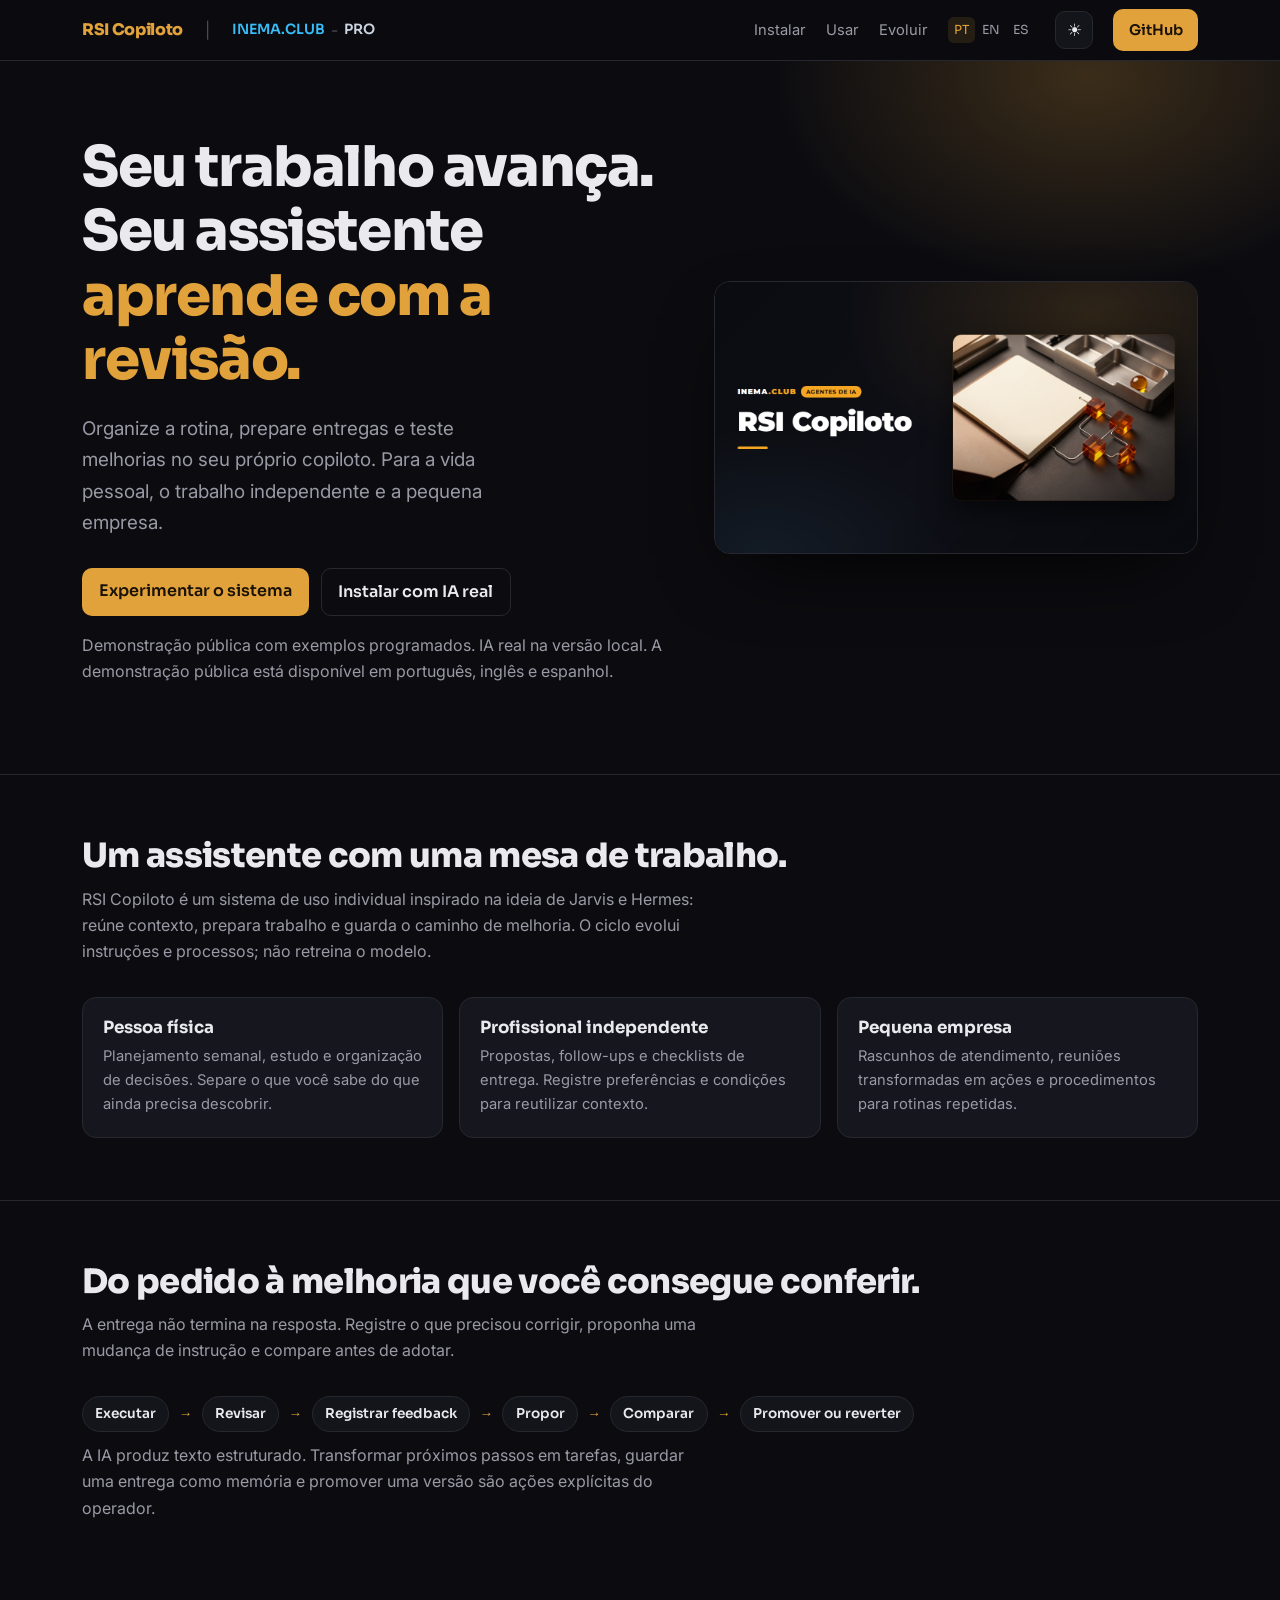
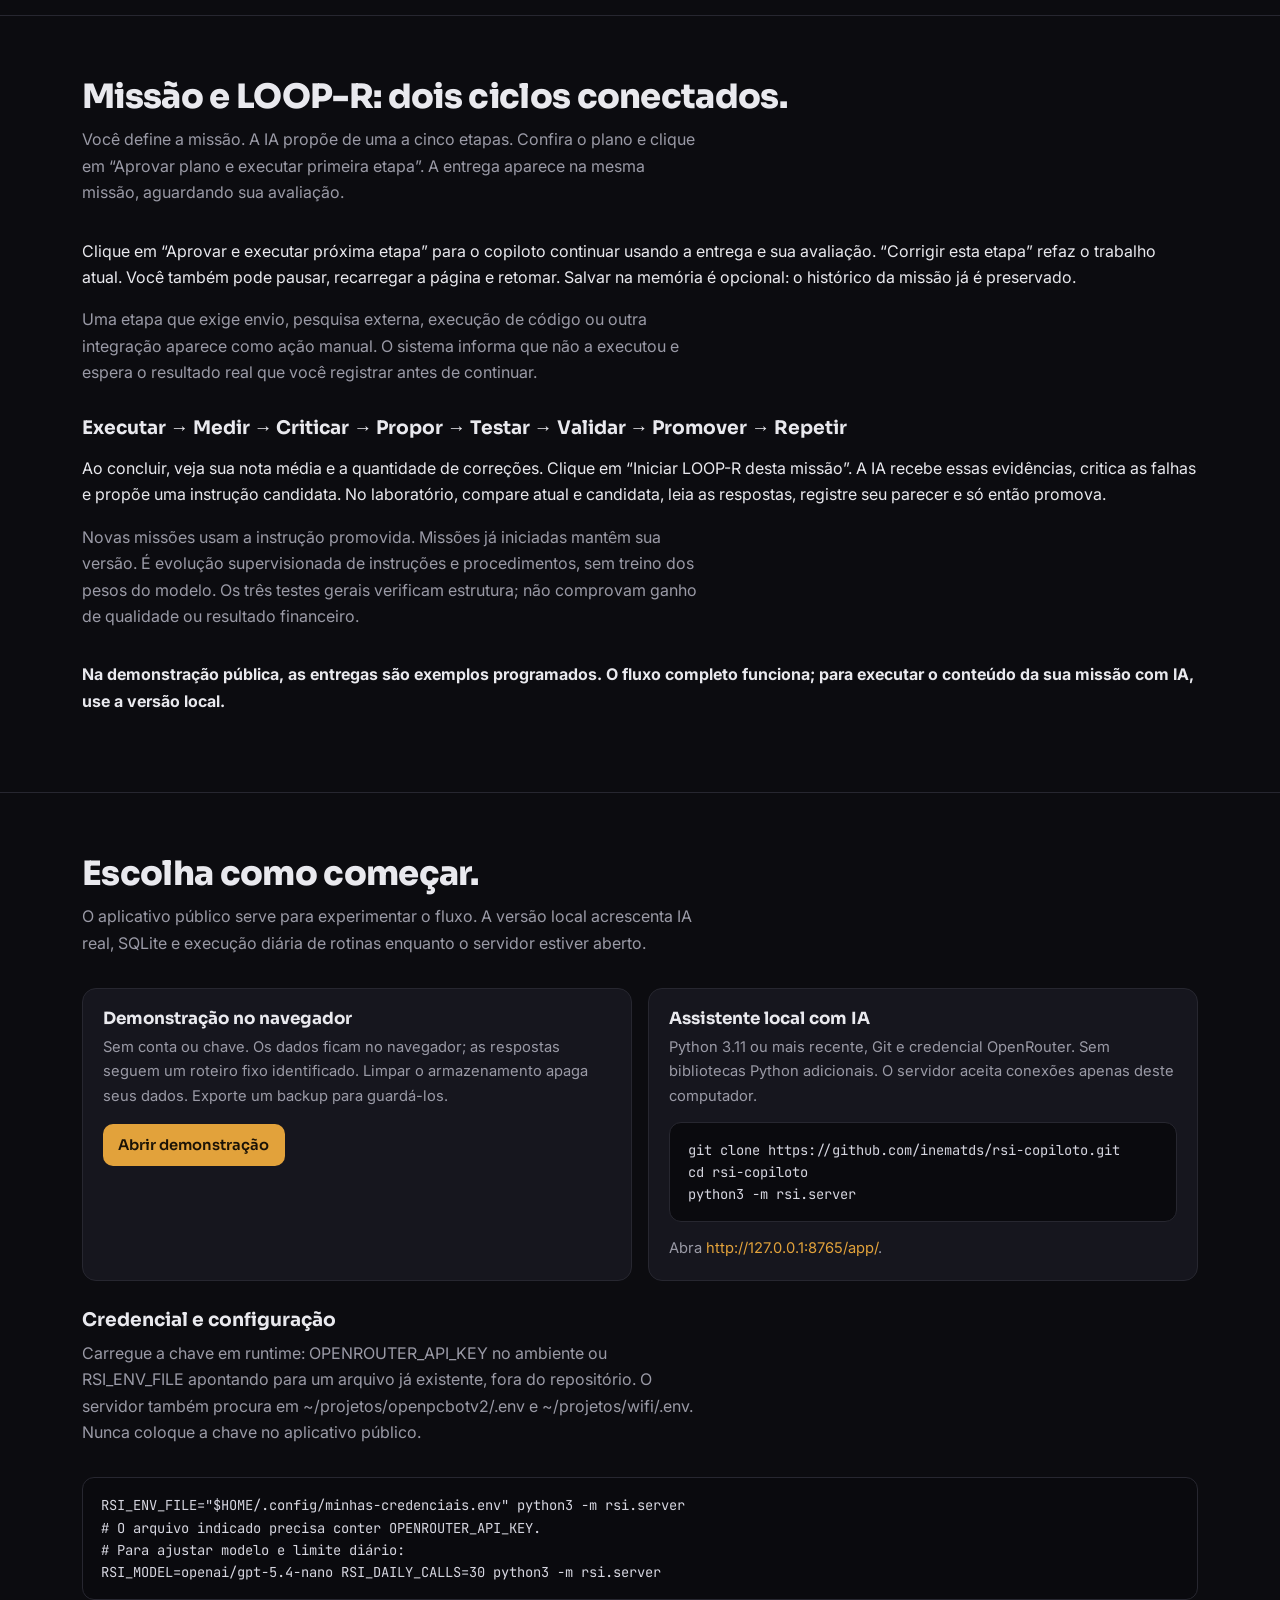
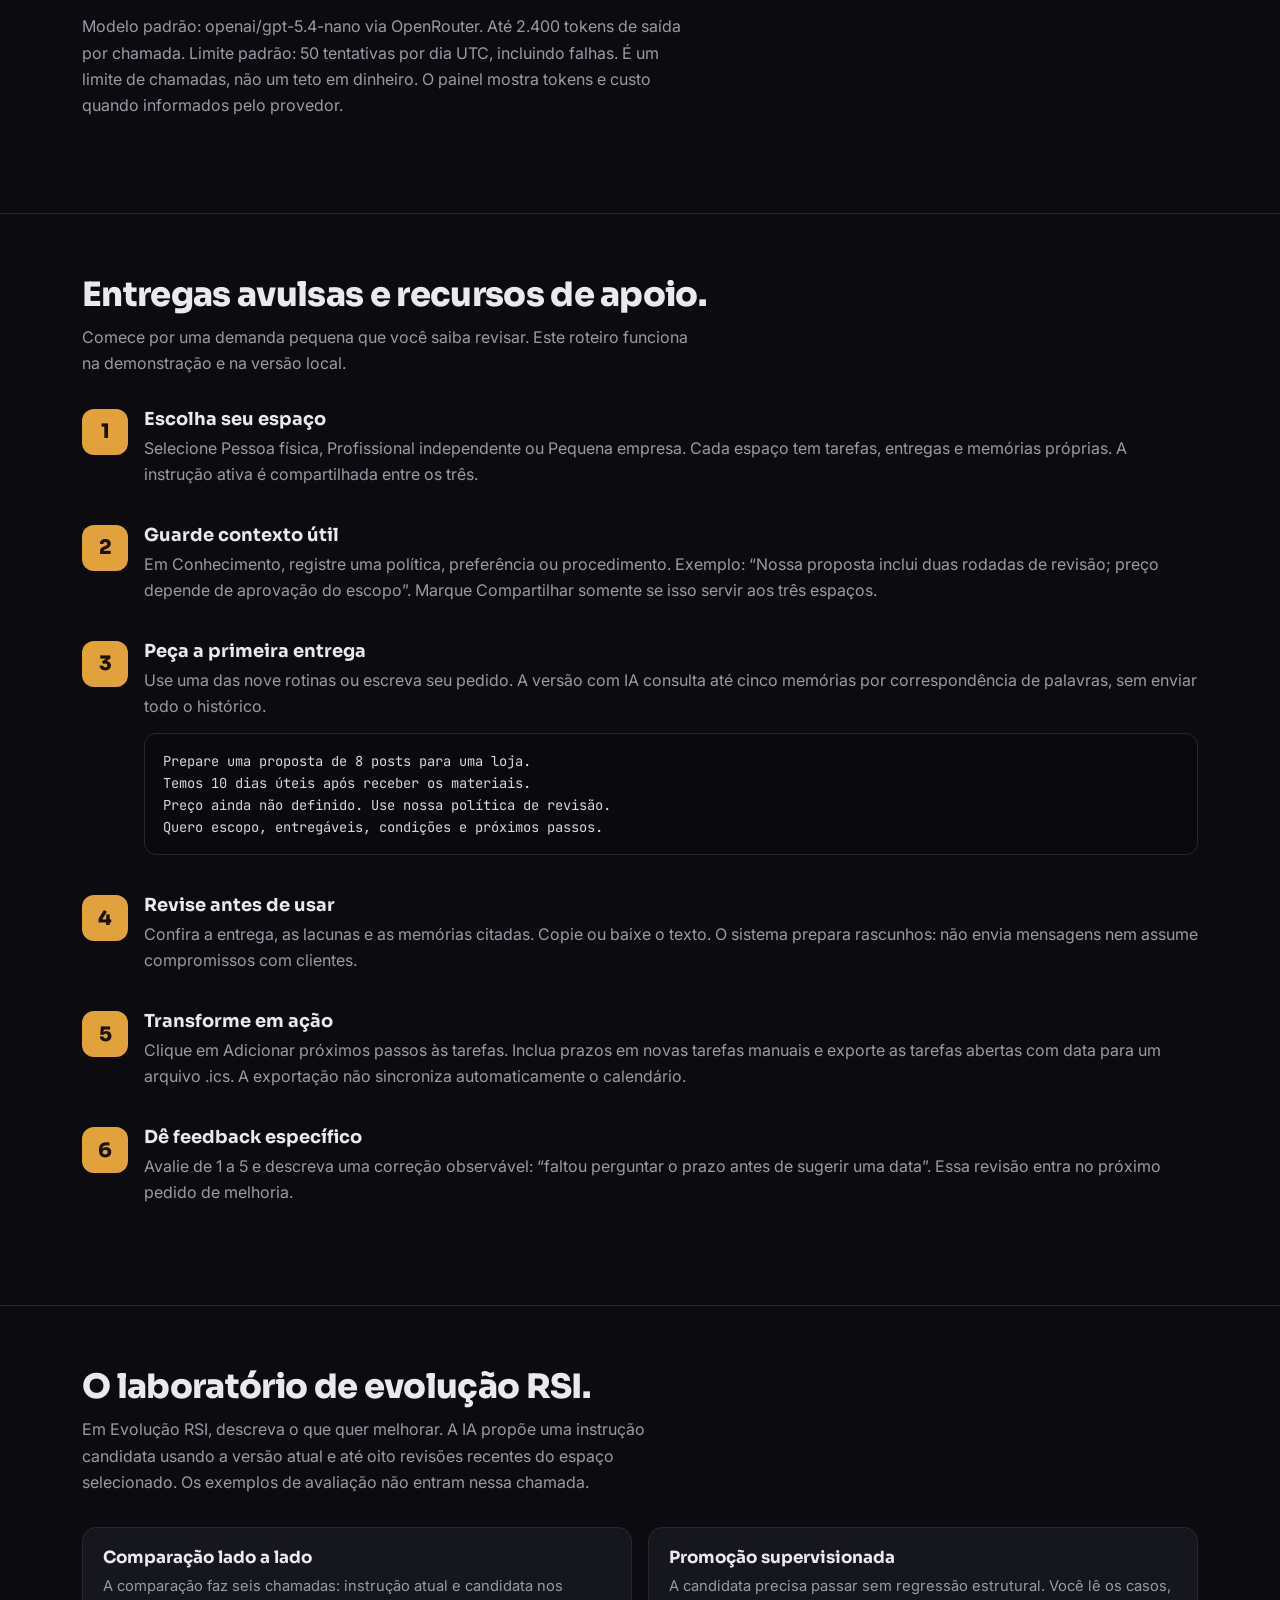
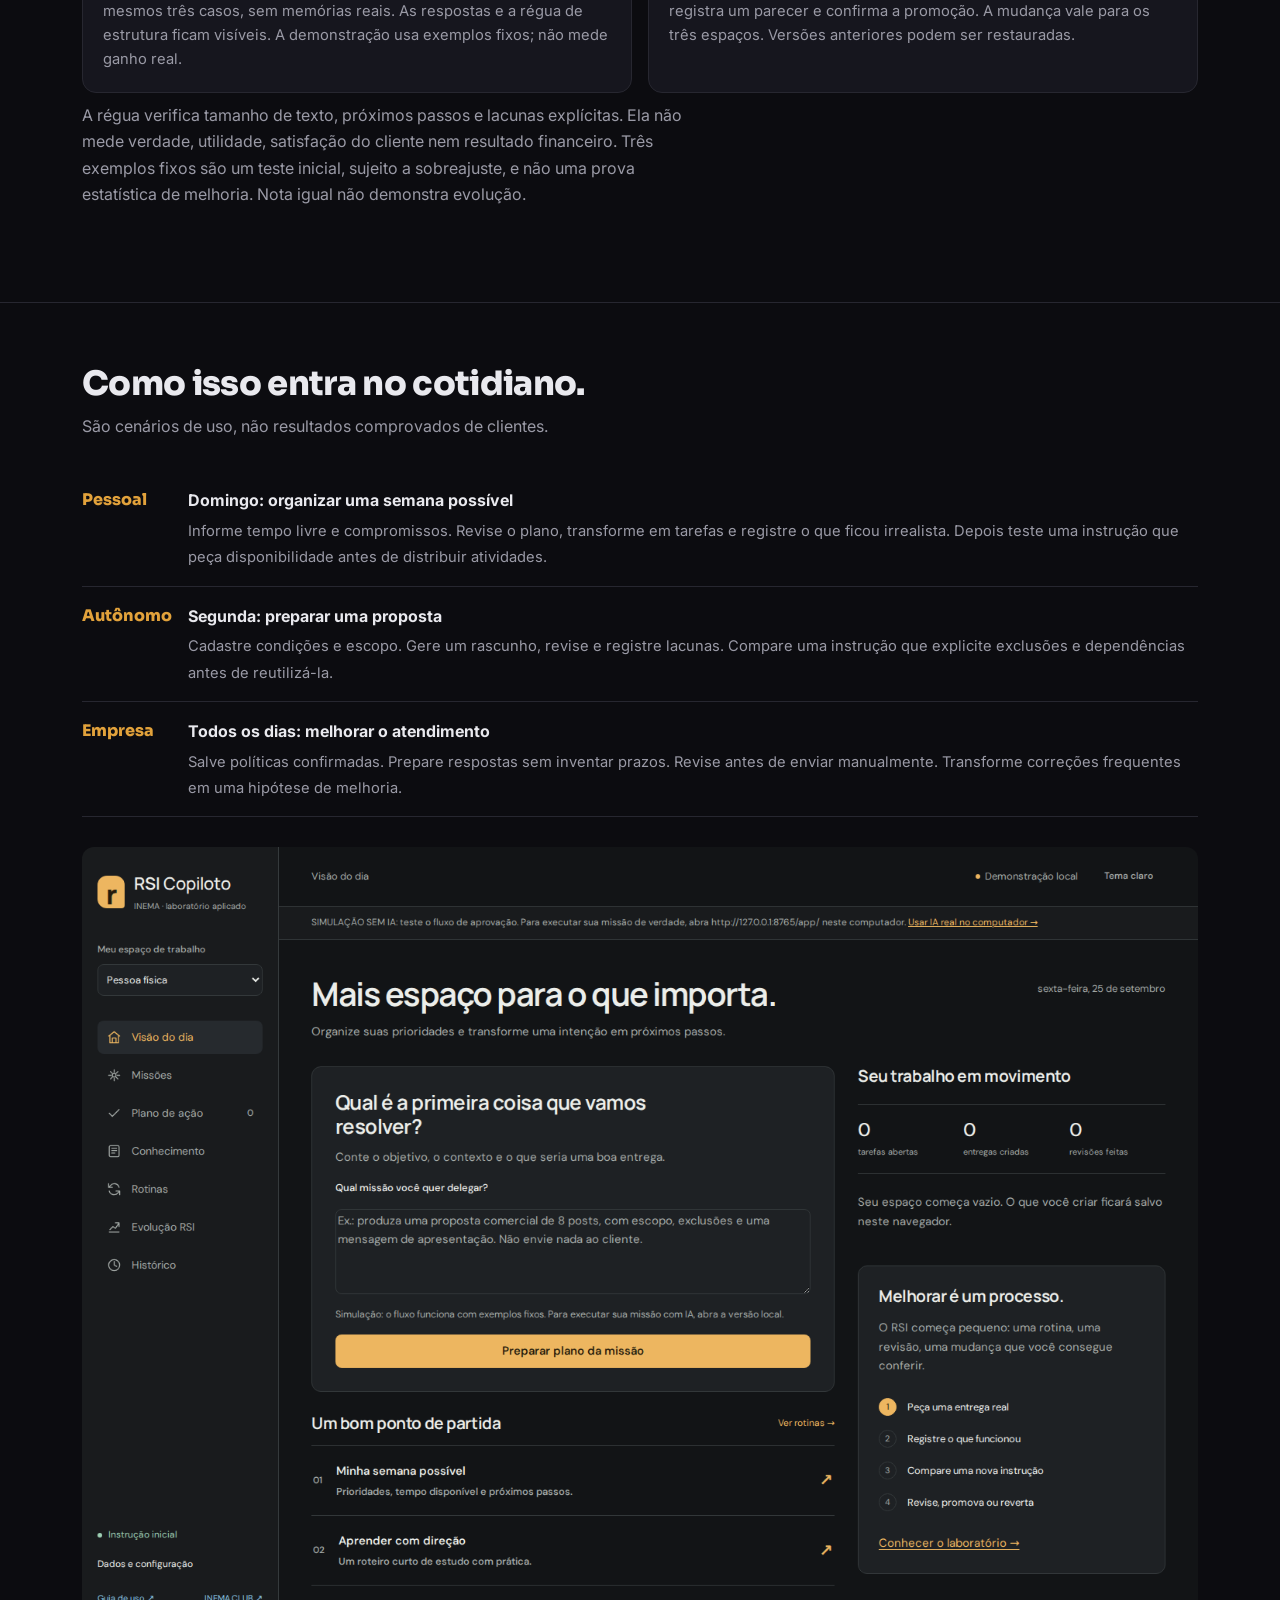
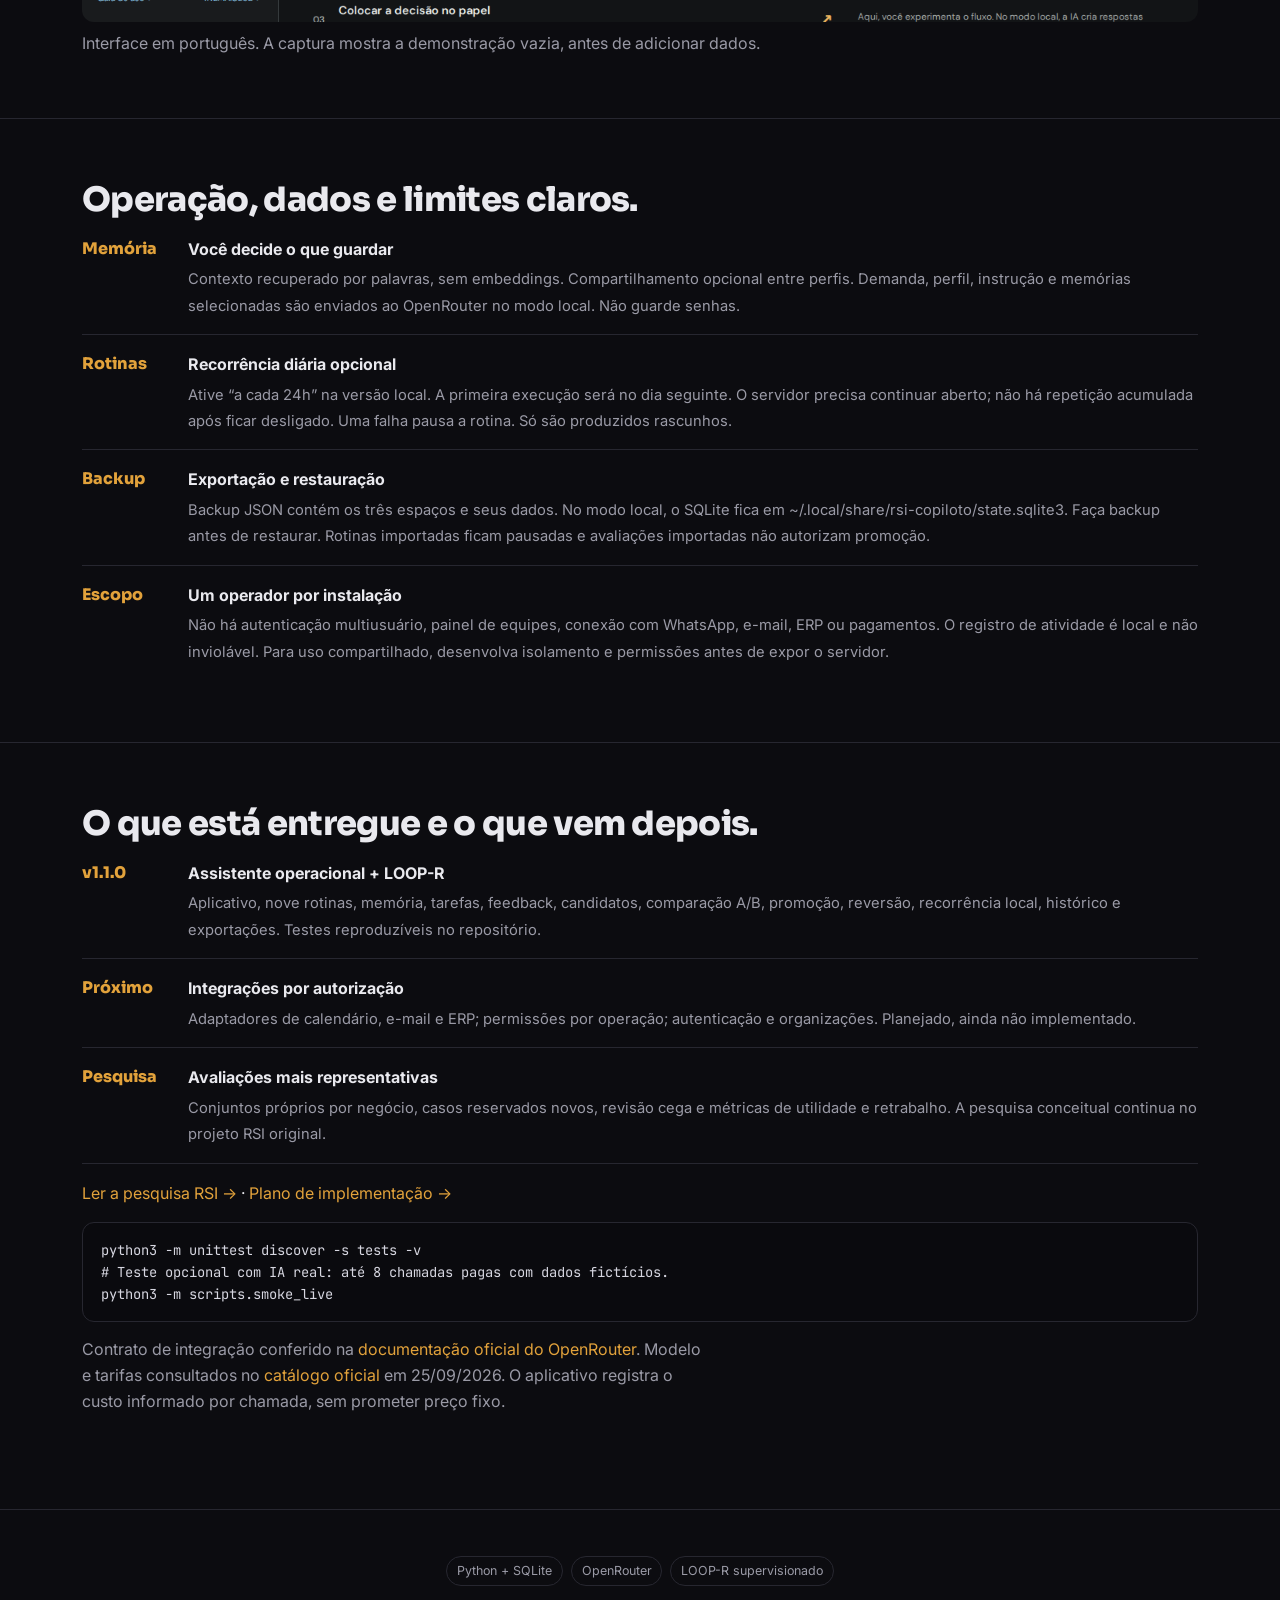
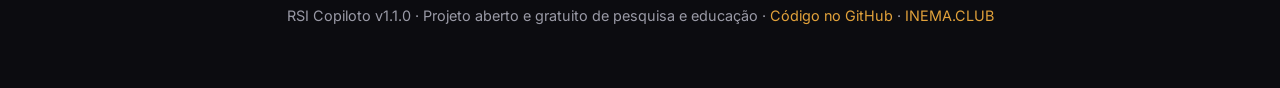
==== commit 00af5150: "feat: add English and Spanish interfaces to RSI Copiloto" ====
--- a/guia/index.html
+++ b/guia/index.html
@@ -102,7 +102,7 @@
 </head>
 <body>
 <nav><div class="wrap"><a class="brand" href="#top">RSI Copiloto</a><span class="sep">|</span><span class="clubpro"><a class="inema" href="https://inema.club" target="_blank" rel="noopener">INEMA.CLUB</a><span class="sep">-</span><a class="pro" href="https://inema.pro" target="_blank" rel="noopener">PRO</a></span><div class="links"><a class="sec" href="#sistema">Instalar</a><a class="sec" href="#missoes">Usar</a><a class="sec" href="#evolucao">Evoluir</a><span class="lang"><a class="on" href="./">PT</a><a href="en/">EN</a><a href="es/">ES</a></span><button class="tgl" id="themeToggle" aria-label="Alternar tema" title="Alternar tema">☀</button><a class="btn" href="https://github.com/inematds/rsi-copiloto" target="_blank" rel="noopener">GitHub</a></div></div></nav>
-<header class="hero" id="top"><div class="glow"></div><div class="wrap"><div><h1>Seu trabalho avança.<br>Seu assistente <span class="amb">aprende com a revisão.</span></h1><p class="lead">Organize a rotina, prepare entregas e teste melhorias no seu próprio copiloto. Para a vida pessoal, o trabalho independente e a pequena empresa.</p><div class="cta"><a class="btn" href="../app/">Experimentar o sistema</a><a class="btn ghost" href="#sistema">Instalar com IA real</a></div><p class="mut">Demonstração pública com exemplos programados. IA real na versão local. Interface do aplicativo em português.</p></div><figure><img src="assets/banner.jpg" alt="RSI Copiloto — capa do projeto INEMA"></figure></div></header>
+<header class="hero" id="top"><div class="glow"></div><div class="wrap"><div><h1>Seu trabalho avança.<br>Seu assistente <span class="amb">aprende com a revisão.</span></h1><p class="lead">Organize a rotina, prepare entregas e teste melhorias no seu próprio copiloto. Para a vida pessoal, o trabalho independente e a pequena empresa.</p><div class="cta"><a class="btn" href="../app/">Experimentar o sistema</a><a class="btn ghost" href="#sistema">Instalar com IA real</a></div><p class="mut">Demonstração pública com exemplos programados. IA real na versão local. A demonstração pública está disponível em português, inglês e espanhol.</p></div><figure><img src="assets/banner.jpg" alt="RSI Copiloto — capa do projeto INEMA"></figure></div></header>
 <section id="oque"><div class="wrap"><h2>Um assistente com uma mesa de trabalho.</h2><p class="sub">RSI Copiloto é um sistema de uso individual inspirado na ideia de Jarvis e Hermes: reúne contexto, prepara trabalho e guarda o caminho de melhoria. O ciclo evolui instruções e processos; não retreina o modelo.</p><div class="grid g3"><div class="card"><h3>Pessoa física</h3><p>Planejamento semanal, estudo e organização de decisões. Separe o que você sabe do que ainda precisa descobrir.</p></div><div class="card"><h3>Profissional independente</h3><p>Propostas, follow-ups e checklists de entrega. Registre preferências e condições para reutilizar contexto.</p></div><div class="card"><h3>Pequena empresa</h3><p>Rascunhos de atendimento, reuniões transformadas em ações e procedimentos para rotinas repetidas.</p></div></div></div></section>
 <section id="fluxo"><div class="wrap"><h2>Do pedido à melhoria que você consegue conferir.</h2><p class="sub">A entrega não termina na resposta. Registre o que precisou corrigir, proponha uma mudança de instrução e compare antes de adotar.</p><div class="flow"><span>Executar</span><span class="arr">→</span><span>Revisar</span><span class="arr">→</span><span>Registrar feedback</span><span class="arr">→</span><span>Propor</span><span class="arr">→</span><span>Comparar</span><span class="arr">→</span><span>Promover ou reverter</span></div><p class="sub">A IA produz texto estruturado. Transformar próximos passos em tarefas, guardar uma entrega como memória e promover uma versão são ações explícitas do operador.</p></div></section>
 <section id="missoes"><div class="wrap"><h2>Missão e LOOP-R: dois ciclos conectados.</h2><p class="sub">Você define a missão. A IA propõe de uma a cinco etapas. Confira o plano e clique em “Aprovar plano e executar primeira etapa”. A entrega aparece na mesma missão, aguardando sua avaliação.</p><p>Clique em “Aprovar e executar próxima etapa” para o copiloto continuar usando a entrega e sua avaliação. “Corrigir esta etapa” refaz o trabalho atual. Você também pode pausar, recarregar a página e retomar. Salvar na memória é opcional: o histórico da missão já é preservado.</p><p class="sub">Uma etapa que exige envio, pesquisa externa, execução de código ou outra integração aparece como ação manual. O sistema informa que não a executou e espera o resultado real que você registrar antes de continuar.</p><h3>Executar → Medir → Criticar → Propor → Testar → Validar → Promover → Repetir</h3><p>Ao concluir, veja sua nota média e a quantidade de correções. Clique em “Iniciar LOOP-R desta missão”. A IA recebe essas evidências, critica as falhas e propõe uma instrução candidata. No laboratório, compare atual e candidata, leia as respostas, registre seu parecer e só então promova.</p><p class="sub">Novas missões usam a instrução promovida. Missões já iniciadas mantêm sua versão. É evolução supervisionada de instruções e procedimentos, sem treino dos pesos do modelo. Os três testes gerais verificam estrutura; não comprovam ganho de qualidade ou resultado financeiro.</p><p><strong>Na demonstração pública, as entregas são exemplos programados. O fluxo completo funciona; para executar o conteúdo da sua missão com IA, use a versão local.</strong></p></div></section>
